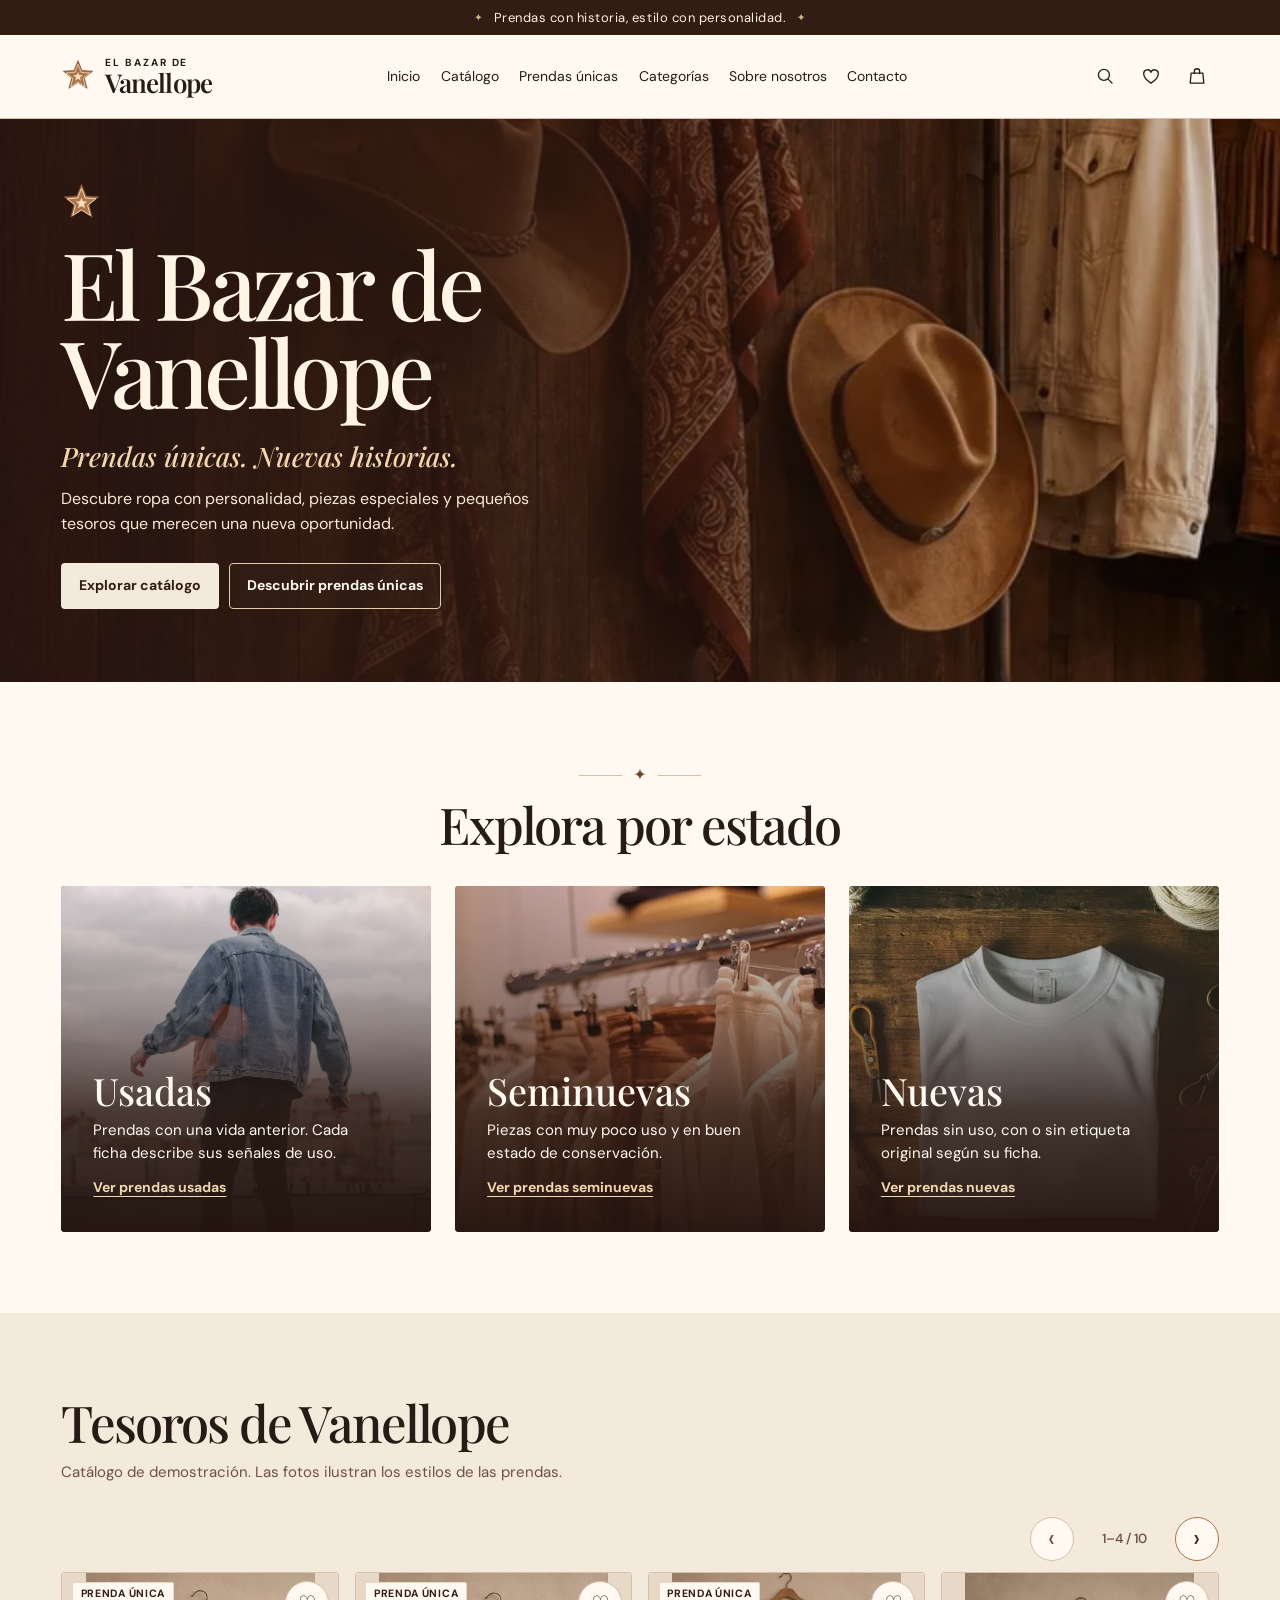
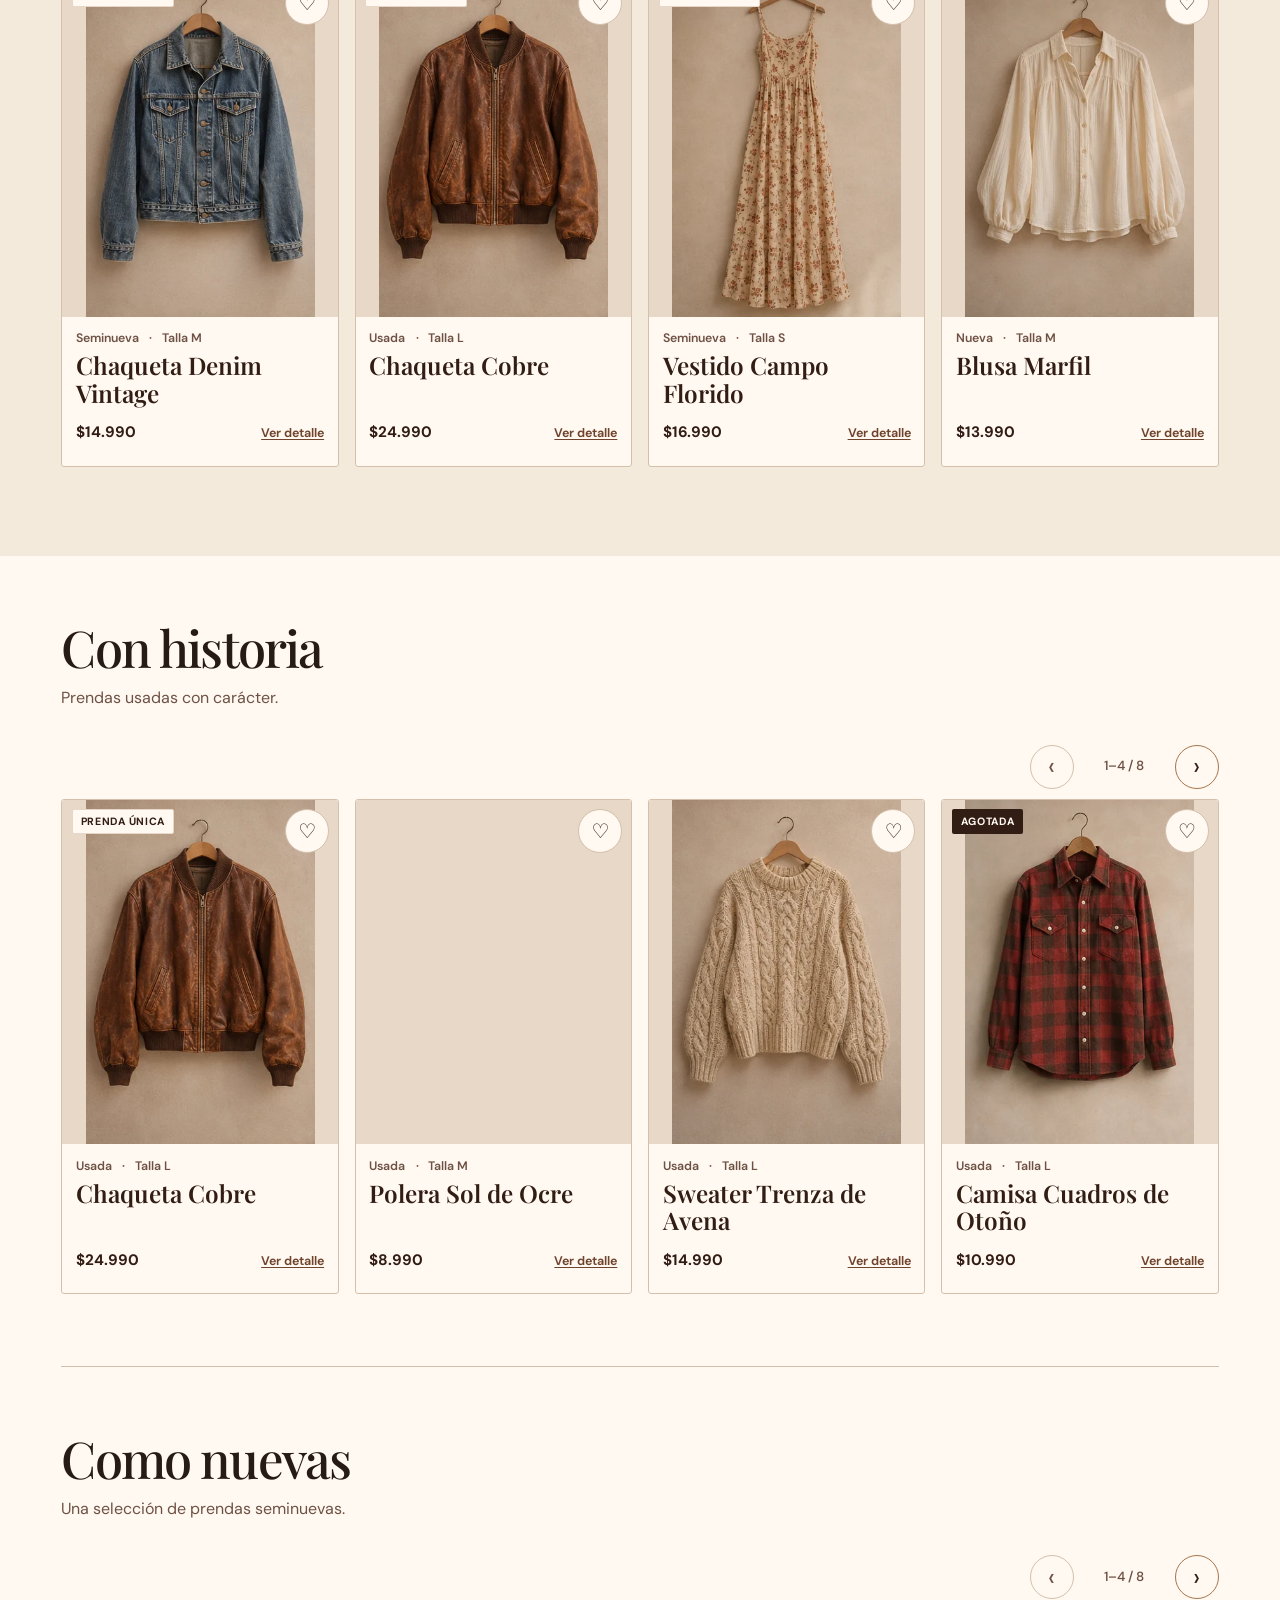
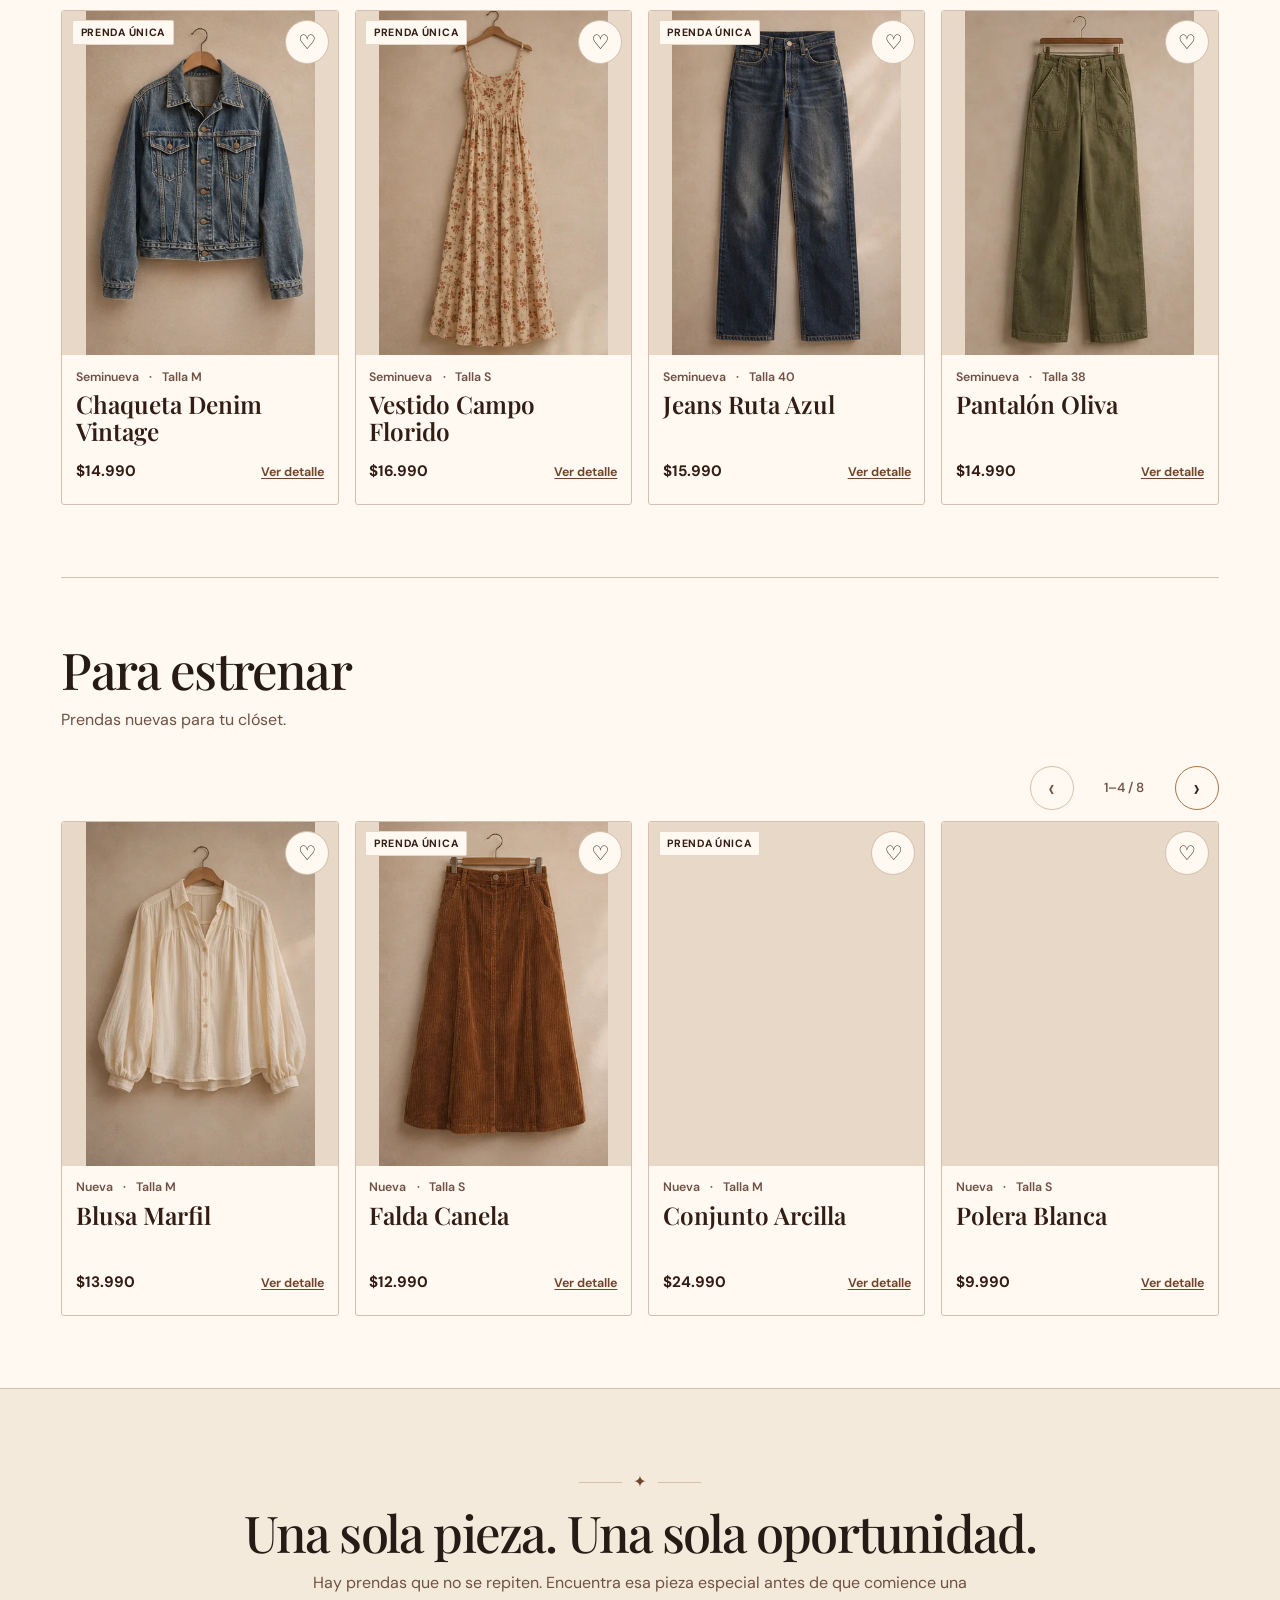
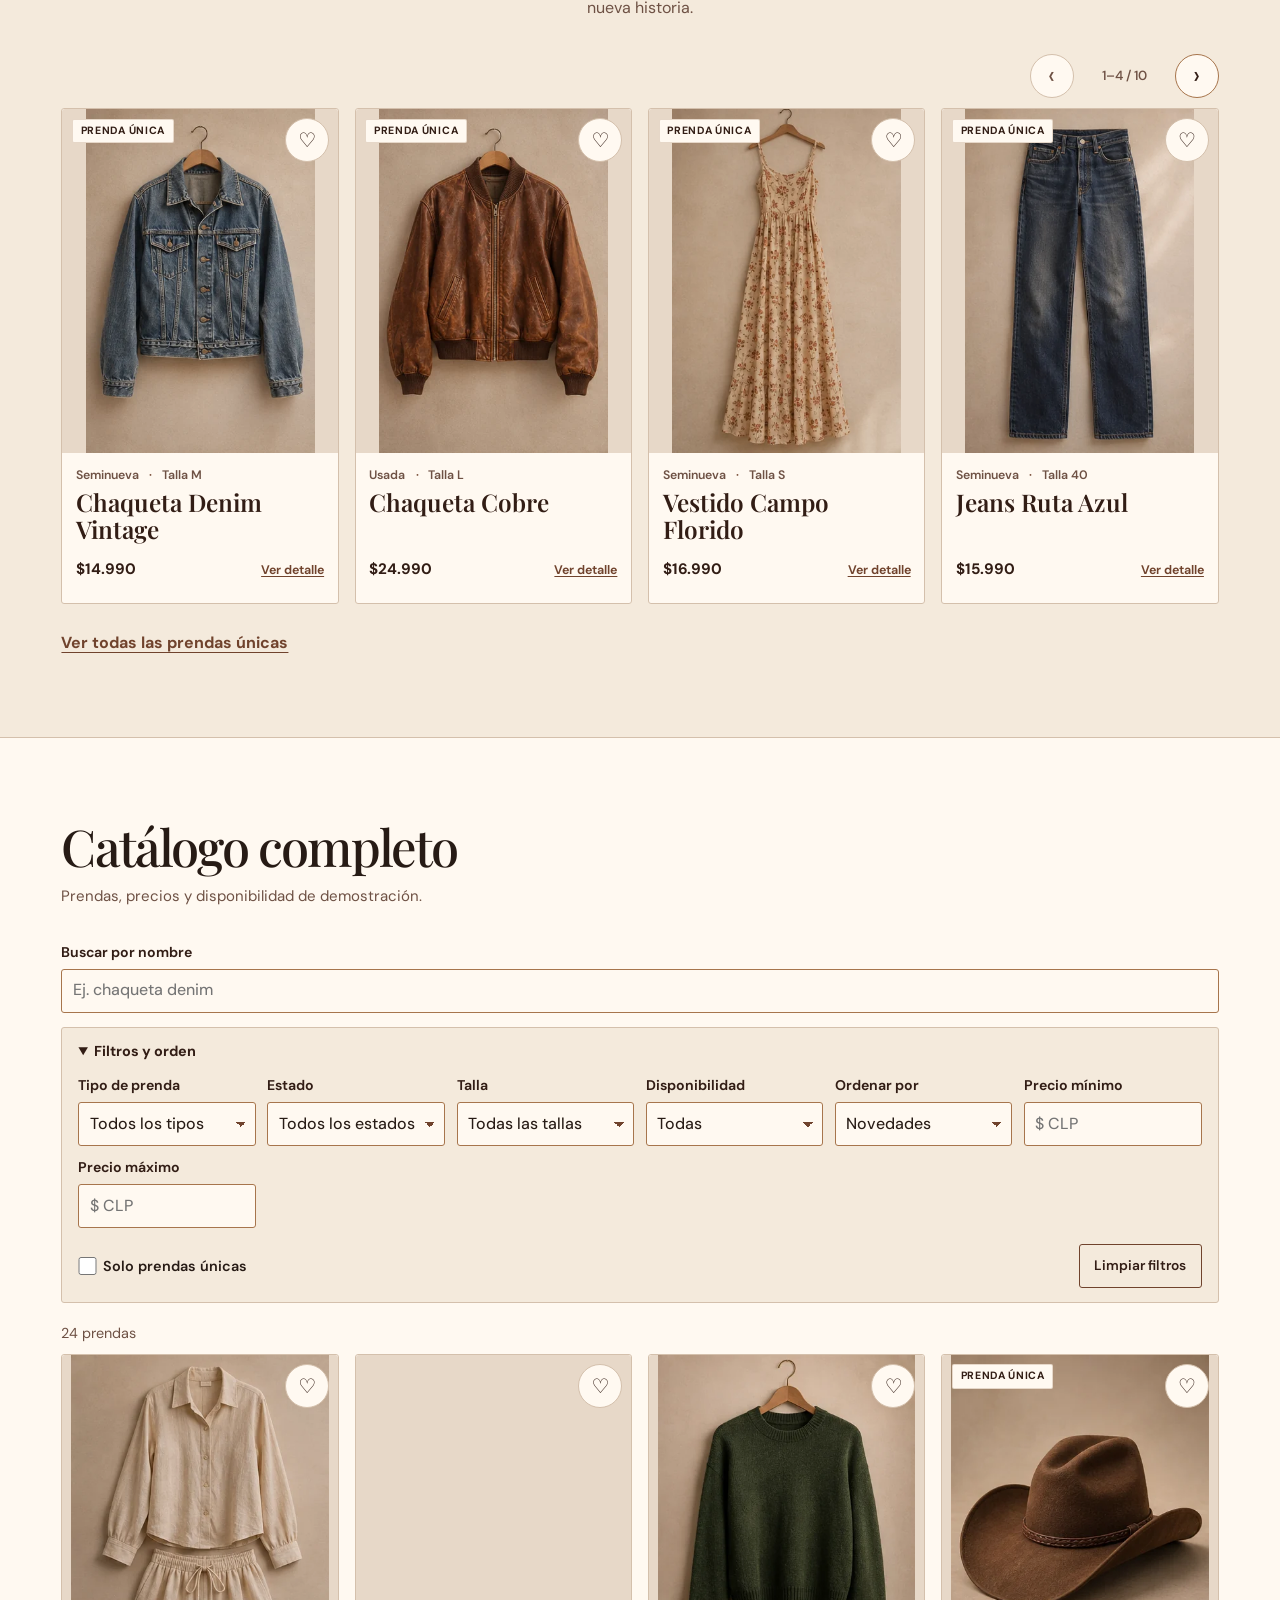
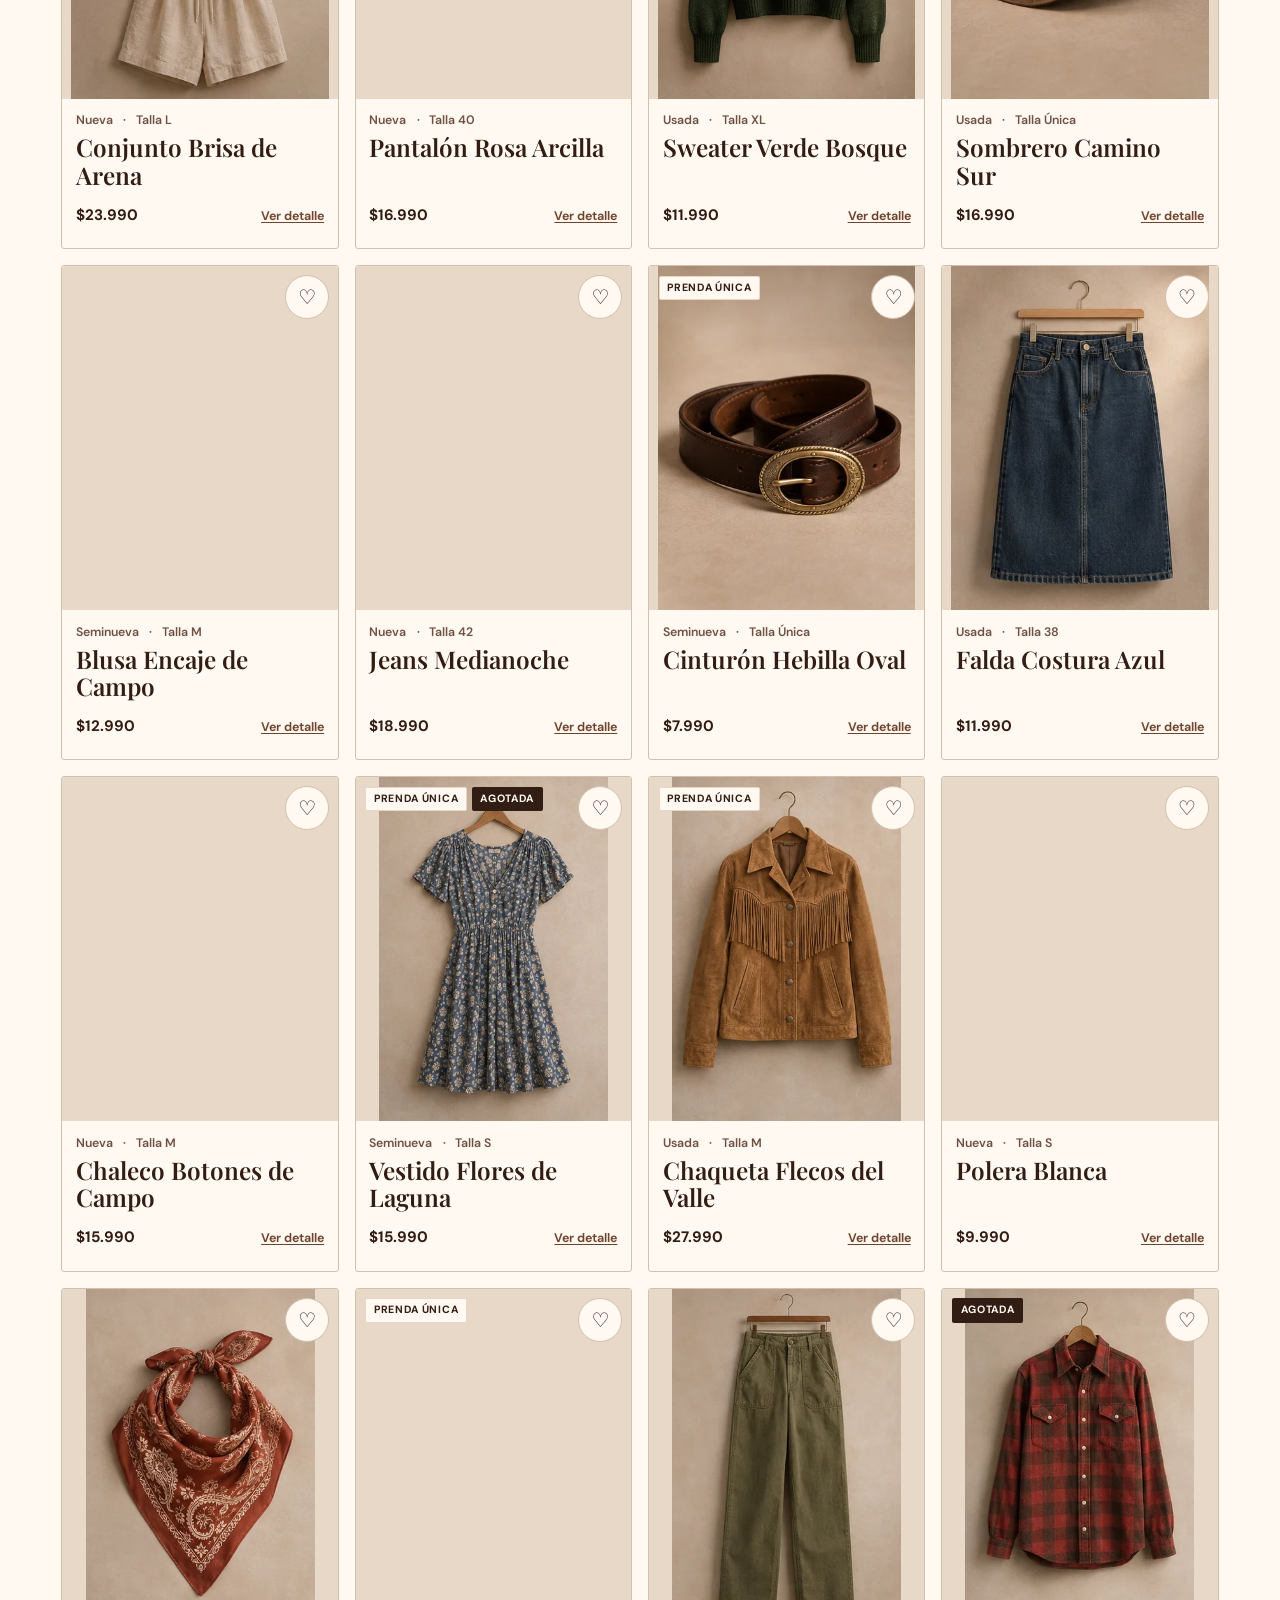
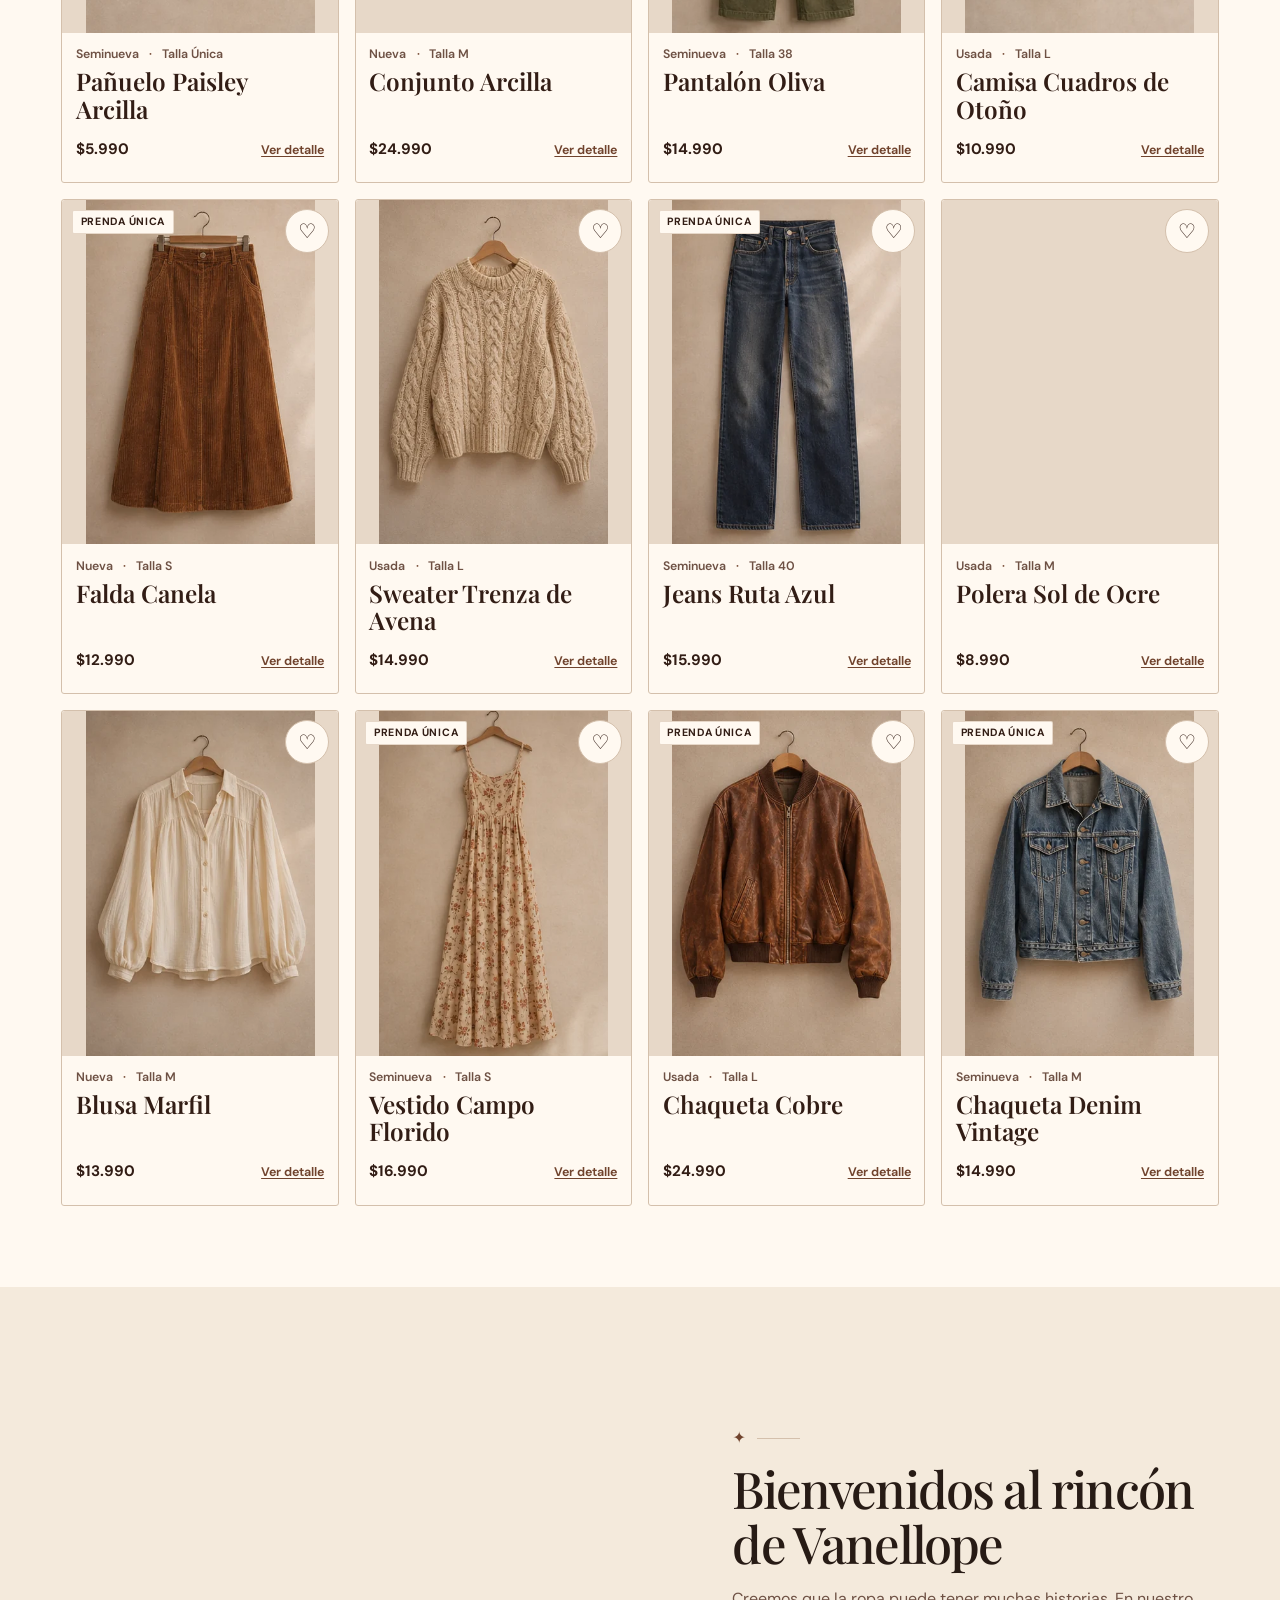
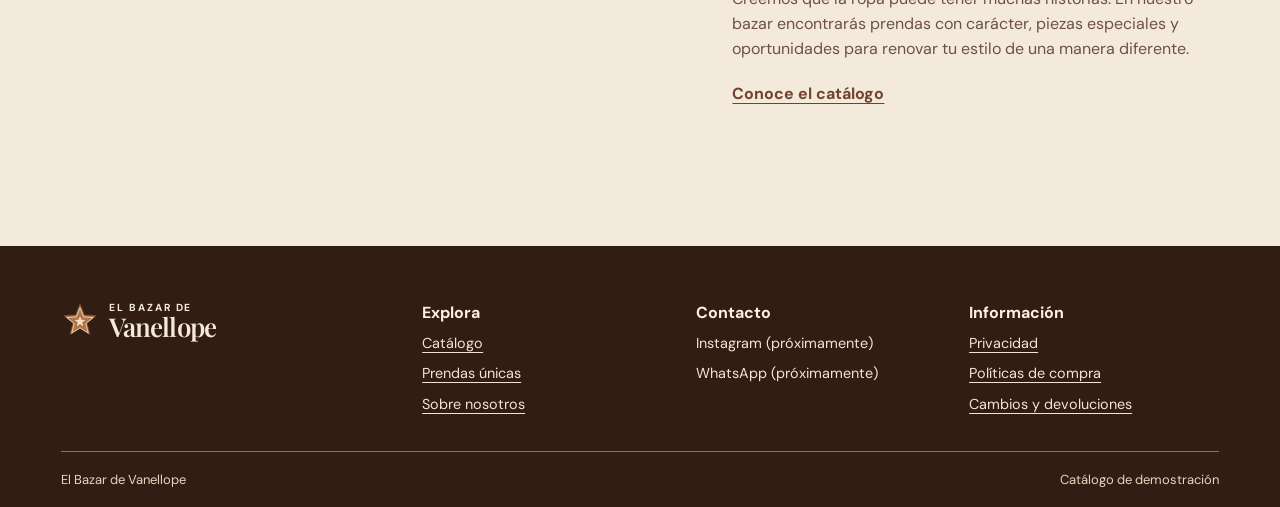
==== index.html @ 53ee6576 "Implementar la tienda El Bazar de Vanellope" ====
<!doctype html>
<html lang="es-CL">
<head>
  <meta charset="utf-8">
  <meta name="viewport" content="width=device-width, initial-scale=1">
  <meta name="description" content="Explora El Bazar de Vanellope, una boutique de ropa usada, seminueva y nueva con piezas de inspiración western vintage.">
  <meta name="color-scheme" content="light">
  <meta name="referrer" content="strict-origin-when-cross-origin">
  <meta http-equiv="Content-Security-Policy" content="default-src 'none'; script-src 'self'; style-src 'self'; img-src 'self'; font-src 'self'; base-uri 'none'; form-action 'none'; object-src 'none'">
  <meta property="og:type" content="website">
  <meta property="og:locale" content="es_CL">
  <meta property="og:site_name" content="El Bazar de Vanellope">
  <meta property="og:title" content="El Bazar de Vanellope | Prendas únicas. Nuevas historias.">
  <meta property="og:description" content="Ropa con carácter, hallazgos vintage y prendas que merecen una nueva oportunidad.">
  <meta property="og:image" content="assets/hero/hero.webp">
  <meta property="og:image:alt" content="Interior cálido de una boutique de ropa de inspiración western">
  <title>El Bazar de Vanellope | Ropa western vintage</title>
  <link rel="icon" href="assets/logo/estrella.svg" type="image/svg+xml">
  <link rel="stylesheet" href="css/variables.css">
  <link rel="stylesheet" href="css/base.css">
  <link rel="stylesheet" href="css/components.css">
  <link rel="stylesheet" href="css/responsive.css">
  <link rel="stylesheet" href="css/shop.css">
  <script type="module" src="js/app.js"></script>
</head>
<body>
  <a class="skip-link" href="#contenido">Saltar al contenido</a>
  <div class="announcement"><span aria-hidden="true">✦</span> Prendas con historia, estilo con personalidad. <span aria-hidden="true">✦</span></div>
  <header class="site-header" id="inicio">
    <div class="header-inner">
      <button type="button" class="icon-button menu-button" data-menu aria-controls="site-nav" aria-expanded="false" aria-label="Menú">
        <svg viewBox="0 0 24 24" aria-hidden="true"><path d="M3 6h18M3 12h18M3 18h18"/></svg>
      </button>
      <a class="brand" href="#inicio" aria-label="El Bazar de Vanellope, inicio">
        <img src="assets/logo/estrella.svg" width="34" height="34" alt="">
        <span><small>EL BAZAR DE</small><strong>Vanellope</strong></span>
      </a>
      <nav id="site-nav" class="site-nav" aria-label="Navegación principal">
        <a href="#inicio">Inicio</a>
        <a href="#catalogo">Catálogo</a>
        <a href="#unicas">Prendas únicas</a>
        <a href="#categorias">Categorías</a>
        <a href="#nosotros">Sobre nosotros</a>
        <a href="#contacto">Contacto</a>
      </nav>
      <div class="header-actions">
        <button type="button" class="icon-button" data-open="search" aria-label="Buscar prendas">
          <svg viewBox="0 0 24 24" aria-hidden="true"><circle cx="10.7" cy="10.7" r="6.6"/><path d="m16 16 4.4 4.4"/></svg>
        </button>
        <button type="button" class="icon-button" data-open="favorites" aria-label="Favoritos">
          <svg viewBox="0 0 24 24" aria-hidden="true"><path d="M12 20.5S3.2 15 3.2 8.9a4.5 4.5 0 0 1 8.8-1.2 4.5 4.5 0 0 1 8.8 1.2c0 6.1-8.8 11.6-8.8 11.6Z"/></svg>
          <span class="header-count" data-count="favorites" aria-hidden="true" hidden>0</span>
        </button>
        <button type="button" class="icon-button" data-open="cart" aria-label="Carrito">
          <svg viewBox="0 0 24 24" aria-hidden="true"><path d="M5 8.5h14l1.2 12H3.8l1.2-12Z"/><path d="M8.8 9V6.5a3.2 3.2 0 1 1 6.4 0V9"/></svg>
          <span class="header-count" data-count="cart" aria-hidden="true" hidden>0</span>
        </button>
      </div>
    </div>
  </header>

  <main id="contenido" tabindex="-1">
    <section class="hero" aria-labelledby="hero-title">
      <picture class="hero-media">
        <source media="(max-width: 767px)" srcset="assets/hero/hero-movil.webp">
        <img class="hero-photo" src="assets/hero/hero.webp" alt="" width="1536" height="1024" fetchpriority="high">
      </picture>
      <div class="hero-content wrap">
        <img class="hero-star" src="assets/logo/estrella.svg" alt="" width="41" height="41">
        <h1 id="hero-title">El Bazar de<br>Vanellope</h1>
        <p class="hero-tagline">Prendas únicas. Nuevas historias.</p>
        <p class="hero-description">Descubre ropa con personalidad, piezas especiales y pequeños tesoros que merecen una nueva oportunidad.</p>
        <div class="hero-actions">
          <a class="button button-light" href="#catalogo">Explorar catálogo</a>
          <a class="button button-outline" href="#unicas">Descubrir prendas únicas</a>
        </div>
      </div>
    </section>

    <section class="wrap section conditions" id="categorias" aria-labelledby="conditions-title">
      <div class="section-heading centered">
        <div class="ornament" aria-hidden="true">✦</div>
        <h2 id="conditions-title">Explora por estado</h2>
      </div>
      <div class="conditions-grid">
        <article class="condition-card">
          <a class="condition-link" data-condition="Usada" href="#catalogo">
            <img src="assets/categorias/usadas.webp" alt="" width="834" height="1250" loading="lazy" decoding="async">
            <div class="condition-copy"><h3>Usadas</h3><p>Prendas con una vida anterior. Cada ficha describe sus señales de uso.</p><span>Ver prendas usadas</span></div>
          </a>
        </article>
        <article class="condition-card">
          <a class="condition-link" data-condition="Seminueva" href="#catalogo">
            <img src="assets/categorias/seminuevas.webp" alt="" width="640" height="427" loading="lazy" decoding="async">
            <div class="condition-copy"><h3>Seminuevas</h3><p>Piezas con muy poco uso y en buen estado de conservación.</p><span>Ver prendas seminuevas</span></div>
          </a>
        </article>
        <article class="condition-card">
          <a class="condition-link" data-condition="Nueva" href="#catalogo">
            <img src="assets/categorias/nuevas.webp" alt="" width="482" height="640" loading="lazy" decoding="async">
            <div class="condition-copy"><h3>Nuevas</h3><p>Prendas sin uso, con o sin etiqueta original según su ficha.</p><span>Ver prendas nuevas</span></div>
          </a>
        </article>
      </div>
    </section>

    <section class="band band-cream" aria-labelledby="featured-title">
      <div class="wrap section">
        <div class="section-heading">
          <h2 id="featured-title">Tesoros de Vanellope</h2>
          <p class="demo-note">Catálogo de demostración. Las fotos ilustran los estilos de las prendas.</p>
        </div>
        <div data-carousel="featured" aria-label="Tesoros de Vanellope"></div>
      </div>
    </section>

    <div class="collection">
      <section class="wrap section shelf" aria-labelledby="used-title">
        <div class="section-heading"><h2 id="used-title">Con historia</h2><p>Prendas usadas con carácter.</p></div>
        <div data-carousel="Usada" aria-label="Con historia"></div>
      </section>
      <section class="wrap section shelf" aria-labelledby="lightly-used-title">
        <div class="section-heading"><h2 id="lightly-used-title">Como nuevas</h2><p>Una selección de prendas seminuevas.</p></div>
        <div data-carousel="Seminueva" aria-label="Como nuevas"></div>
      </section>
      <section class="wrap section shelf" aria-labelledby="new-title">
        <div class="section-heading"><h2 id="new-title">Para estrenar</h2><p>Prendas nuevas para tu clóset.</p></div>
        <div data-carousel="Nueva" aria-label="Para estrenar"></div>
      </section>
    </div>

    <section class="band band-cream unique-band" id="unicas" aria-labelledby="unique-title">
      <div class="wrap section">
        <div class="section-heading centered">
          <div class="ornament" aria-hidden="true">✦</div>
          <h2 id="unique-title">Una sola pieza. Una sola oportunidad.</h2>
          <p>Hay prendas que no se repiten. Encuentra esa pieza especial antes de que comience una nueva historia.</p>
        </div>
        <div data-carousel="unique" aria-label="Prendas únicas"></div>
        <a class="text-link collection-link" data-unique href="#catalogo">Ver todas las prendas únicas</a>
      </div>
    </section>

    <section class="wrap section catalog-section" id="catalogo" aria-labelledby="catalog-title">
      <div class="section-heading">
        <h2 id="catalog-title">Catálogo completo</h2>
        <p class="demo-note">Prendas, precios y disponibilidad de demostración.</p>
      </div>
      <div data-catalog></div>
      <noscript><p>Activa JavaScript para explorar el catálogo, guardar favoritos y preparar una consulta.</p></noscript>
    </section>

    <section class="band band-cream" id="nosotros" aria-labelledby="about-title">
      <div class="wrap section about">
        <img src="assets/editorial/about.webp" alt="Perchero de prendas vintage con sombrero y pañuelo en un interior de madera" width="980" height="653" loading="lazy" decoding="async">
        <div>
          <div class="ornament solo" aria-hidden="true">✦</div>
          <h2 id="about-title">Bienvenidos al rincón de Vanellope</h2>
          <p>Creemos que la ropa puede tener muchas historias. En nuestro bazar encontrarás prendas con carácter, piezas especiales y oportunidades para renovar tu estilo de una manera diferente.</p>
          <a class="text-link" href="#catalogo">Conoce el catálogo</a>
        </div>
      </div>
    </section>
  </main>

  <footer class="site-footer" id="contacto">
    <div class="wrap footer-grid">
      <div>
        <a class="brand" href="#inicio" aria-label="El Bazar de Vanellope, inicio">
          <img src="assets/logo/estrella.svg" width="38" height="38" alt="">
          <span><small>EL BAZAR DE</small><strong>Vanellope</strong></span>
        </a>
      </div>
      <nav aria-label="Enlaces rápidos">
        <h2>Explora</h2>
        <a href="#catalogo">Catálogo</a>
        <a href="#unicas">Prendas únicas</a>
        <a href="#nosotros">Sobre nosotros</a>
      </nav>
      <div>
        <h2>Contacto</h2>
        <a class="contact-channel" data-contact="instagram">Instagram</a>
        <a class="contact-channel" data-contact="whatsapp">WhatsApp</a>
      </div>
      <nav aria-label="Información de la tienda">
        <h2>Información</h2>
        <a href="privacidad.html">Privacidad</a>
        <a href="privacidad.html#politicas">Políticas de compra</a>
        <a href="privacidad.html#cambios">Cambios y devoluciones</a>
      </nav>
    </div>
    <div class="wrap footer-bottom"><span>El Bazar de Vanellope</span><span>Catálogo de demostración</span></div>
  </footer>
</body>
</html>
---- css/variables.css ----
@font-face {
  font-family: 'Playfair Display';
  src: url('../assets/fonts/playfair-display.woff2') format('woff2');
  font-weight: 400 700;
  font-display: swap;
}
@font-face {
  font-family: 'Playfair Display';
  src: url('../assets/fonts/playfair-display-italic.woff2') format('woff2');
  font-style: italic;
  font-weight: 400 700;
  font-display: swap;
}
@font-face {
  font-family: 'DM Sans';
  src: url('../assets/fonts/dm-sans.woff2') format('woff2');
  font-weight: 400 700;
  font-display: swap;
}

:root {
  --espresso: #321d15;
  --leather: #70432d;
  --camel: #a7754c;
  --sand: #d4b58e;
  --cream: #f4eadc;
  --ivory: #fff9f1;
  --ink: #271b15;
  --muted: #6e5144;
  --line: #d4c0ac;
  --serif: 'Playfair Display', Georgia, serif;
  --sans: 'DM Sans', system-ui, sans-serif;
  --gutter: clamp(1rem, 4.8vw, 4.5rem);
  --radius: .25rem;
}
---- css/base.css ----
*,
*::before,
*::after { box-sizing: border-box; }

html { scroll-behavior: smooth; }
body {
  margin: 0;
  color: var(--ink);
  background: var(--ivory);
  font-family: var(--sans);
  font-size: 1rem;
  line-height: 1.55;
}
a { color: inherit; }
button, input, select { font: inherit; }
button { color: inherit; }
button:enabled { cursor: pointer; }
img { display: block; max-width: 100%; }
p, h1, h2, h3 { margin: 0; }
h1, h2, h3 { font-family: var(--serif); font-weight: 500; line-height: 1.1; }
h2 { font-size: clamp(2rem, 1.37rem + 2.25vw, 3.55rem); letter-spacing: -.036em; }
:focus-visible { outline: 2px solid var(--leather); outline-offset: 4px; }
[hidden] { display: none !important; }
[id] { scroll-margin-top: 1.25rem; }
---- css/components.css ----
.wrap { width: min(100% - 2 * var(--gutter), 84rem); margin-inline: auto; }
.section { padding-block: clamp(3.25rem, 6.35vw, 6.75rem); }
.band-cream { background: var(--cream); }
.skip-link {
  position: fixed;
  z-index: 10;
  inset: .6rem auto auto .6rem;
  padding: .75rem 1.1rem;
  background: var(--ivory);
  color: var(--espresso);
  transform: translateY(-160%);
}
.skip-link:focus-visible { transform: translateY(0); }

.announcement {
  display: flex;
  align-items: center;
  justify-content: center;
  gap: .65rem;
  min-height: 2.2rem;
  padding: .4rem 1rem;
  background: var(--espresso);
  color: #fff1dc;
  text-align: center;
  font-size: .8125rem;
  letter-spacing: .04em;
}
.announcement span { color: var(--sand); font-size: .65rem; }
.site-header { background: var(--ivory); border-bottom: 1px solid var(--line); }
.header-inner {
  width: min(100% - 2 * var(--gutter), 84rem);
  margin-inline: auto;
  display: grid;
  grid-template-columns: auto 1fr auto;
  align-items: center;
  gap: clamp(.5rem, 2vw, 2rem);
  min-height: 5.15rem;
}
.brand { display: inline-flex; align-items: center; gap: .6rem; width: max-content; color: inherit; text-decoration: none; }
.brand img { flex: none; }
.brand span { display: grid; }
.brand small {
  font-size: .64rem;
  font-weight: 700;
  letter-spacing: .19em;
  line-height: 1.25;
}
.brand strong {
  font-family: var(--serif);
  font-size: clamp(1.33rem, 1.1rem + .65vw, 1.74rem);
  font-weight: 600;
  line-height: 1;
  letter-spacing: -.035em;
}
.site-nav { display: flex; flex-wrap: wrap; justify-content: center; gap: .35rem clamp(.6rem, 1.6vw, 1.65rem); }
.site-nav a {
  padding-block: .35rem;
  color: var(--ink);
  font-size: .875rem;
  text-decoration: none;
  white-space: nowrap;
}
.site-nav a:hover, .site-nav a:focus-visible { color: var(--leather); text-decoration: underline; text-underline-offset: .3rem; }
.header-actions { display: flex; align-items: center; gap: .12rem; }
.icon-button {
  position: relative;
  display: inline-grid;
  width: 2.75rem;
  height: 2.75rem;
  place-items: center;
  border: 1px solid transparent;
  border-radius: 50%;
  background: transparent;
}
.icon-button:hover { background: var(--cream); border-color: var(--line); }
.icon-button svg { width: 1.25rem; height: 1.25rem; fill: none; stroke: currentColor; stroke-width: 1.55; stroke-linecap: round; stroke-linejoin: round; }
.header-count {
  position: absolute;
  right: -.15rem;
  top: -.02rem;
  padding-inline: .25rem;
  min-width: 1.15rem;
  border-radius: 999px;
  background: var(--leather);
  color: var(--ivory);
  font-size: .6875rem;
  line-height: 1.15rem;
}
.menu-button { display: none; }

.hero {
  isolation: isolate;
  display: grid;
  align-items: center;
  position: relative;
  min-height: clamp(33rem, 44vw, 43rem);
  background: var(--espresso);
  color: var(--ivory);
}
.hero-media, .hero::after { position: absolute; inset: 0; width: 100%; height: 100%; z-index: -1; }
.hero-photo { width: 100%; height: 100%; object-fit: cover; object-position: center 52%; }
.hero::after { content: ''; background: linear-gradient(90deg, #24130fee 0%, #2d1912c9 36%, #2d191260 63%, #2d191210 100%); }
.hero-content { padding-block: 3.65rem 4.2rem; animation: hero-in .6s ease-out both; }
.hero-star { margin-bottom: 1rem; }
.hero h1 {
  color: #fff4e5;
  font-size: clamp(3.35rem, 2.32rem + 4.38vw, 7rem);
  line-height: .94;
  letter-spacing: -.05em;
}
.hero-tagline { margin-top: 1.6rem; color: #f3d6ae; font: italic 500 clamp(1.3rem, 1.04rem + .8vw, 2rem)/1.25 var(--serif); }
.hero-description { max-width: 30rem; margin-top: .85rem; color: #f9e9d6; }
.hero-actions { display: flex; flex-wrap: wrap; gap: .65rem; margin-top: 1.65rem; }
@keyframes hero-in {
  from { opacity: 0; transform: translateY(.4rem); }
  to { opacity: 1; transform: translateY(0); }
}

.button {
  display: inline-flex;
  align-items: center;
  justify-content: center;
  min-height: 2.9rem;
  padding: .62rem 1.05rem;
  border: 1px solid transparent;
  border-radius: var(--radius);
  font-size: .875rem;
  font-weight: 700;
  text-align: center;
  text-decoration: none;
  transition: color .18s, border-color .18s, background .18s;
}
.button-light { background: var(--cream); color: var(--espresso); }
.button-light:hover { background: #fff5e4; }
.button-outline { background: #34201980; color: var(--ivory); border-color: #e5cba9; }
.button-outline:hover { background: var(--leather); }
.hero :focus-visible, .site-footer :focus-visible { outline-color: #f2d5aa; }

.section-heading { margin-bottom: clamp(1.15rem, 2.6vw, 2.4rem); }
.section-heading p, .about p { max-width: 41rem; margin-top: .65rem; color: var(--muted); }
.section-heading .demo-note { font-size: .9375rem; }
.centered { text-align: center; }
.centered p { margin-inline: auto; }
.ornament {
  display: flex;
  align-items: center;
  justify-content: center;
  gap: .7rem;
  margin-bottom: .6rem;
  color: var(--leather);
}
.ornament::before, .ornament::after { content: ''; width: 2.7rem; height: 1px; background: var(--line); }
.ornament.solo { justify-content: start; }
.ornament.solo::before { display: none; }

.conditions-grid { display: grid; grid-template-columns: repeat(3, minmax(0, 1fr)); gap: clamp(.75rem, 2vw, 1.5rem); }
.condition-card { overflow: hidden; border-radius: var(--radius); background: var(--espresso); }
.condition-link {
  position: relative;
  isolation: isolate;
  display: grid;
  align-items: end;
  min-height: clamp(17rem, 27vw, 25rem);
  padding: clamp(1rem, 2.5vw, 2rem);
  color: var(--ivory);
  text-decoration: none;
}
.condition-link::after {
  position: absolute;
  inset: 0;
  z-index: -1;
  content: '';
  background: linear-gradient(0deg, #24140ff7 0%, #2c1b15d9 35%, #2c1b1565 66%, #1c120c10 100%);
}
.condition-link img { position: absolute; inset: 0; z-index: -2; width: 100%; height: 100%; object-fit: cover; object-position: center 38%; transition: scale .25s ease; }
.condition-link:hover img { scale: 1.025; }
.condition-link:focus-visible { outline: 2px solid var(--ivory); outline-offset: -6px; }
.condition-copy h3 { font-size: clamp(1.7rem, 1.28rem + 1.35vw, 2.55rem); }
.condition-copy p { margin-top: .45rem; max-width: 26ch; font-size: .94rem; }
.condition-copy span { display: inline-block; margin-top: .75rem; color: #f3d6ae; font-size: .875rem; font-weight: 700; text-decoration: underline; text-underline-offset: .27rem; }

.shelf + .shelf { border-top: 1px solid var(--line); }
.shelf.section { padding-block: clamp(2.7rem, 5vw, 4.5rem); }
.unique-band { border-block: 1px solid var(--line); }
.collection-link { display: inline-block; margin-top: 1.2rem; }
.about {
  display: grid;
  grid-template-columns: 1.1fr .9fr;
  align-items: center;
  gap: clamp(1.75rem, 6vw, 6rem);
}
.about img { width: 100%; height: auto; aspect-ratio: 3 / 2; object-fit: cover; border-radius: var(--radius); }
.about p { max-width: 34rem; margin-block: .95rem 1.25rem; }
.text-link { color: var(--leather); text-decoration-thickness: 1px; text-underline-offset: .22rem; font-weight: 700; }
.text-link:hover { color: var(--espresso); }

.site-footer { padding-top: 3.5rem; background: var(--espresso); color: var(--cream); }
.footer-grid { display: grid; grid-template-columns: 1.35fr repeat(3, 1fr); align-items: start; gap: 1.5rem; padding-bottom: 2.25rem; }
.footer-grid > * { display: grid; justify-items: start; gap: .5rem; }
.footer-grid h2 { font: 700 1rem/1.4 var(--sans); letter-spacing: 0; color: #fff1dc; }
.footer-grid a:not(.brand), .footer-grid .contact-channel { font-size: .9rem; color: #f4e5d1; text-underline-offset: .25rem; }
.footer-grid a:not(.brand):hover { color: #fff8ed; }
.footer-bottom { display: flex; flex-wrap: wrap; justify-content: space-between; gap: .5rem 1rem; border-top: 1px solid #947359; padding-block: 1.1rem; color: #ebd4bd; font-size: .8125rem; }

.policy-header { display: flex; flex-wrap: wrap; align-items: center; justify-content: space-between; gap: 1rem; padding-block: 1.25rem; }
.policy { max-width: 48rem; }
.policy h1 { font-size: clamp(2.6rem, 1.8rem + 3vw, 4.5rem); }
.policy h2 { font-size: clamp(1.6rem, 1.3rem + 1vw, 2.2rem); }
.policy section { margin-top: 2rem; }
.policy p { margin-top: .75rem; color: var(--muted); }
---- css/responsive.css ----
@media (max-width: 59.99rem) {
  .header-inner {
    width: calc(100% - 1rem);
    min-height: 4.35rem;
    grid-template-columns: auto 1fr auto;
    gap: .15rem;
  }
  .brand { margin-inline: auto; }
  .site-footer .brand, .policy-header .brand { margin-inline: 0; }
  .menu-button { display: inline-grid; }
  .site-nav { display: none; grid-column: 1 / -1; grid-row: 2; padding: .55rem .7rem 1rem; }
  .menu-button[aria-expanded="true"] ~ .site-nav { display: grid; grid-template-columns: repeat(2, minmax(0, 1fr)); gap: .3rem 1rem; }
  .site-nav a { display: flex; align-items: center; min-height: 2.75rem; white-space: normal; }
  .header-actions { grid-column: 3; grid-row: 1; }
}

@media (max-width: 47.99rem) {
  .hero { min-height: 35rem; }
  .hero-photo { object-position: 62% center; }
  .hero::after { background: linear-gradient(90deg, #24130fe8, #2917118f 72%, #29171135), linear-gradient(0deg, #24130fb5, transparent 82%); }
  .hero-content { padding-block: 3.15rem; }
  .hero-description { max-width: 33ch; }
  .conditions-grid { grid-template-columns: 1fr; }
  .condition-link { min-height: 17rem; }
  .condition-link img { object-position: center 38%; }
  .about { grid-template-columns: 1fr; }
  .footer-grid { grid-template-columns: repeat(2, minmax(0, 1fr)); gap: 1.5rem .9rem; }
}

@media (max-width: 23.5rem) {
  .header-inner { width: calc(100% - .6rem); }
  .header-inner .brand { gap: .22rem; }
  .header-inner .brand img { width: 1.55rem; height: 1.55rem; }
  .header-inner .brand strong { font-size: 1.19rem; }
  .header-inner .brand small { font-size: .57rem; }
  .header-inner .icon-button { width: 2.6rem; }
  .hero h1 { font-size: clamp(2.9rem, 13.8vw, 3.35rem); }
  .hero-actions .button { padding-inline: .65rem; }
}

@media (prefers-reduced-motion: reduce) {
  html { scroll-behavior: auto; }
  *, *::before, *::after { animation-duration: .01ms !important; transition-duration: .01ms !important; }
}
---- css/shop.css ----
/* Storefront catalogue, product cards and purchase inquiry. */
.shop-button {
  display: inline-flex;
  min-height: 44px;
  align-items: center;
  justify-content: center;
  gap: .45rem;
  padding: .58rem .9rem;
  border: 1px solid var(--espresso);
  border-radius: 3px;
  background: var(--espresso);
  color: var(--ivory);
  font: 600 .86rem/1.3 var(--sans);
  text-align: center;
  text-decoration: none;
  cursor: pointer;
  transition: background-color 150ms ease, color 150ms ease, border-color 150ms ease;
}

.shop-button:hover {
  border-color: var(--leather);
  background: var(--leather);
  color: var(--ivory);
}

.shop-button--outline {
  border-color: var(--leather);
  background: transparent;
  color: var(--espresso);
}

.shop-button[aria-disabled="true"] {
  border-color: var(--line);
  background: var(--cream);
  color: var(--muted);
  cursor: default;
}

.product-card {
  position: relative;
  display: flex;
  min-width: 0;
  height: 100%;
  flex-direction: column;
  border: 1px solid var(--line);
  border-radius: 3px;
  background: var(--ivory);
  color: var(--ink);
  transition: border-color 180ms ease, box-shadow 180ms ease;
}

.product-card:focus-within,
.product-card:hover {
  border-color: var(--camel);
  box-shadow: 0 7px 22px #321d1512;
}

.product-media {
  position: relative;
  min-width: 0;
}

.product-image-button {
  position: relative;
  display: block;
  width: 100%;
  aspect-ratio: 4 / 5;
  overflow: hidden;
  padding: 0;
  border: 0;
  border-radius: 3px 3px 0 0;
  background: #e7d8c8;
  cursor: pointer;
}

.product-image {
  display: block;
  width: 100%;
  height: 100%;
  object-fit: contain;
}

.product-image--alternate {
  position: absolute;
  inset: 0;
  opacity: 0;
  transition: opacity 160ms ease;
}

@media (hover: hover) and (pointer: fine) {
  .product-image-button:hover .product-image--alternate {
    opacity: 1;
  }
}

.product-badges {
  position: absolute;
  inset: .6rem 3.5rem auto .6rem;
  display: flex;
  flex-wrap: wrap;
  gap: .3rem;
  pointer-events: none;
}

.product-badge {
  display: inline-block;
  width: fit-content;
  padding: .32rem .48rem;
  border: 1px solid #ad89684d;
  border-radius: 2px;
  background: var(--ivory);
  color: var(--espresso);
  font: 700 .66rem/1.15 var(--sans);
  letter-spacing: .065em;
  text-transform: uppercase;
}

.product-badge--sold {
  border-color: transparent;
  background: var(--espresso);
  color: var(--ivory);
}

.favorite-button {
  display: inline-grid;
  width: 44px;
  height: 44px;
  flex: 0 0 auto;
  place-items: center;
  padding: 0;
  border: 1px solid var(--line);
  border-radius: 50%;
  background: var(--ivory);
  color: var(--espresso);
  font: 400 1.25rem/1 var(--sans);
  cursor: pointer;
}

.favorite-button:hover,
.favorite-button[aria-pressed="true"] {
  border-color: var(--leather);
  color: #8b3f25;
}

.product-media > .favorite-button {
  position: absolute;
  inset: .55rem .55rem auto auto;
}

.product-card-copy {
  display: flex;
  flex: 1;
  flex-direction: column;
  gap: .3rem;
  padding: .85rem .85rem .65rem;
}

.product-card-meta {
  display: flex;
  flex-wrap: wrap;
  gap: .25rem .65rem;
  color: var(--muted);
  font: 600 .77rem/1.4 var(--sans);
}

.product-card-meta span + span::before {
  margin-inline-end: .6rem;
  color: var(--leather);
  content: "·";
}

.product-name {
  margin: 0;
  color: var(--espresso);
  font: 600 clamp(1.22rem, 2vw, 1.52rem)/1.12 var(--serif);
  overflow-wrap: anywhere;
}

.product-card-bottom {
  display: flex;
  min-width: 0;
  align-items: baseline;
  flex-wrap: wrap;
  justify-content: space-between;
  gap: 0 .5rem;
  margin-top: auto;
}

.product-price {
  padding-top: .22rem;
  color: var(--espresso);
  font-size: .95rem;
}

.product-detail-button,
.shop-cart-remove {
  min-height: 44px;
  padding: 0;
  border: 0;
  background: transparent;
  color: var(--leather);
  font: 650 .78rem/1.15 var(--sans);
  text-decoration: underline;
  text-underline-offset: .2em;
  cursor: pointer;
}

.carousel {
  min-width: 0;
}

.carousel-controls {
  display: flex;
  min-height: 2.75rem;
  align-items: center;
  justify-content: flex-end;
  gap: .55rem;
  margin-bottom: .65rem;
}

.carousel-arrow,
.shop-dialog-close,
.shop-quantity {
  display: inline-grid;
  width: 44px;
  height: 44px;
  flex: 0 0 auto;
  place-items: center;
  padding: 0;
  border: 1px solid var(--camel);
  border-radius: 50%;
  background: var(--ivory);
  color: var(--espresso);
  font: 400 1.6rem/1 var(--sans);
  cursor: pointer;
}

.carousel-arrow:hover,
.shop-dialog-close:hover,
.shop-quantity:hover {
  border-color: var(--espresso);
}

.carousel-arrow:disabled,
.shop-quantity:disabled {
  border-color: var(--line);
  color: var(--muted);
  cursor: default;
}

.carousel-position {
  width: 5.2rem;
  color: var(--muted);
  font-weight: 550;
  font-size: .83rem;
  font-variant-numeric: tabular-nums;
  text-align: center;
}

.carousel-track {
  display: grid;
  grid-auto-flow: column;
  grid-auto-columns: min(78%, 18rem);
  gap: .8rem;
  margin: 0;
  padding: 0 0 .5rem;
  overflow-x: auto;
  overscroll-behavior-inline: contain;
  scroll-snap-type: x mandatory;
  scrollbar-width: thin;
  scrollbar-color: var(--camel) transparent;
  list-style: none;
}

.carousel-item {
  min-width: 0;
  scroll-snap-align: start;
}

.catalog-form {
  display: grid;
  gap: .9rem;
}

.catalog-field {
  display: grid;
  width: 100%;
  min-width: 0;
  align-content: start;
  gap: .32rem;
  color: var(--espresso);
  font-size: .88rem;
  font-weight: 650;
}

.catalog-field :is(input, select, textarea) {
  width: 100%;
  min-height: 44px;
  margin: 0;
  padding: .5rem .65rem;
  border: 1px solid var(--camel);
  border-radius: 3px;
  background: var(--ivory);
  color: var(--ink);
  font: 450 1rem/1.4 var(--sans);
}

.catalog-field select {
  appearance: none;
  padding-inline-end: 1.8rem;
  background-image: linear-gradient(45deg, transparent 50%, #70432d 50%), linear-gradient(135deg, #70432d 50%, transparent 50%);
  background-position: calc(100% - 14px) 52%, calc(100% - 9px) 52%;
  background-repeat: no-repeat;
  background-size: 5px 5px;
}

.catalog-filters {
  border: 1px solid var(--line);
  border-radius: 3px;
  background: var(--cream);
}

.catalog-filters summary {
  min-height: 44px;
  padding: .72rem 1rem;
  color: var(--espresso);
  font-size: .9rem;
  font-weight: 700;
  cursor: pointer;
}

.catalog-fields,
.catalog-actions {
  display: grid;
  grid-template-columns: repeat(auto-fit, minmax(min(100%, 10.75rem), 1fr));
  gap: .7rem;
  padding: .1rem 1rem .9rem;
}

.catalog-actions {
  grid-template-columns: 1fr;
  align-items: center;
}

.catalog-actions .shop-button {
  justify-self: start;
}

.catalog-checkbox {
  display: flex;
  min-height: 44px;
  align-items: center;
  gap: .4rem;
  font-size: .9rem;
  font-weight: 600;
  cursor: pointer;
}

.catalog-checkbox input {
  width: 1.15rem;
  height: 1.15rem;
  margin: 0;
  accent-color: var(--espresso);
}

.catalog-count {
  margin: 1.15rem 0 .6rem;
  color: var(--muted);
  font-size: .9rem;
}

.catalog-grid,
.shop-favorites-grid {
  display: grid;
  grid-template-columns: repeat(2, minmax(0, 1fr));
  gap: .65rem;
}

.shop-empty {
  grid-column: 1 / -1;
  margin: 0;
  padding: 1.25rem;
  border: 1px solid var(--line);
  border-radius: 3px;
  background: var(--cream);
  color: var(--muted);
}

.shop-dialog {
  width: min(52rem, calc(100% - 1.5rem));
  max-width: none;
  max-height: min(90dvh, 54rem);
  padding: 0;
  overflow: visible;
  border: 1px solid var(--camel);
  border-radius: 6px;
  background: var(--ivory);
  color: var(--ink);
  box-shadow: 0 16px 55px #271b155e;
}

.shop-dialog::backdrop {
  background-color: #21130dd4;
}

body:has(.shop-dialog[open]) {
  overflow: hidden;
}

.shop-dialog-panel {
  max-height: min(90dvh - 2px, 54rem - 2px);
  overflow: auto;
  overscroll-behavior: contain;
  padding: clamp(.9rem, 3vw, 1.75rem);
}

.shop-dialog-header {
  display: flex;
  align-items: flex-start;
  justify-content: space-between;
  gap: .75rem;
  margin-bottom: 1.1rem;
}

.shop-dialog-header h2 {
  margin: 0;
  color: var(--espresso);
  font: 600 clamp(1.8rem, 5vw, 2.5rem)/1.08 var(--serif);
}

.shop-dialog-header h2:focus {
  outline: none;
}

.shop-dialog-close {
  background: transparent;
}

.shop-product {
  display: grid;
  min-width: 0;
  gap: 1rem;
}

.shop-gallery {
  display: grid;
  min-width: 0;
  align-content: start;
  justify-items: start;
  gap: .6rem;
}

.shop-gallery-viewport {
  width: 100%;
  max-height: 480px;
  overflow: hidden;
  border-radius: 3px;
  background: #e7d8c8;
}

.shop-gallery-viewport.is-zoomed {
  overflow: auto;
}

.shop-gallery-image {
  display: block;
  width: 100%;
  height: min(48dvh, 480px);
  object-fit: contain;
}

.shop-gallery-viewport.is-zoomed .shop-gallery-image {
  width: max(155%, 34rem);
  max-width: none;
  height: auto;
}

.shop-gallery-controls {
  display: flex;
  flex-wrap: wrap;
  gap: .45rem;
}

.shop-thumbnail {
  width: 52px;
  height: 60px;
  padding: 3px;
  border: 1px solid var(--line);
  background: var(--cream);
  cursor: pointer;
}

.shop-thumbnail[aria-pressed="true"] {
  border: 2px solid var(--leather);
}

.shop-thumbnail-image {
  width: 100%;
  height: 100%;
  object-fit: contain;
}

.shop-product-info > p {
  margin: .55rem 0;
}

.shop-product-price {
  color: var(--espresso);
  font-size: 1.5rem;
  font-weight: 750;
}

.shop-product-facts {
  display: grid;
  grid-template-columns: repeat(2, minmax(0, 1fr));
  gap: .55rem;
  margin-block: 1rem;
  padding-block: .8rem;
  border-block: 1px solid var(--line);
}

.shop-product-facts dt {
  color: var(--muted);
  font-size: .79rem;
}

.shop-product-facts dd {
  margin: 0;
  color: var(--espresso);
  font-weight: 650;
}

.shop-product-notes {
  margin-bottom: 1rem;
}

.shop-product-notes h3 {
  margin: 0 0 .3rem;
  font: 700 .95rem/1.3 var(--sans);
}

.shop-product-notes p {
  margin: 0;
}

.shop-product-actions,
.shop-cart-actions {
  display: flex;
  align-items: center;
  flex-wrap: wrap;
  gap: .6rem;
}

.shop-cart-actions > p,
.shop-cart-actions > label {
  flex: 1 1 100%;
}

.shop-small {
  color: var(--muted);
  font-size: .85rem;
  line-height: 1.45;
}

.shop-cart-lines {
  display: grid;
  gap: .7rem;
  margin: 0;
  padding: 0;
  list-style: none;
}

.shop-cart-row {
  display: grid;
  grid-template-columns: 3rem 1fr auto;
  align-items: center;
  gap: .25rem .6rem;
  padding-bottom: .6rem;
  border-bottom: 1px solid var(--line);
}

.shop-cart-image {
  grid-row: span 2;
  width: 3rem;
  height: 3.75rem;
  border-radius: 3px;
  background: var(--cream);
  object-fit: contain;
}

.shop-cart-item-info {
  display: flex;
  grid-column: 2 / 4;
  flex-direction: column;
  gap: .15rem;
}

.shop-cart-controls {
  display: flex;
  flex-wrap: wrap;
  align-items: center;
  gap: 0 .23rem;
}

.shop-quantity {
  font-size: 1rem;
}

.shop-quantity-count {
  min-width: 1ch;
  text-align: center;
}

.shop-cart-line-price {
  font-size: .88rem;
  text-align: right;
}

.shop-subtotal {
  display: flex;
  justify-content: space-between;
  gap: .5rem;
  color: var(--espresso);
  font-size: 1.12rem;
}

.shop-order-message {
  resize: vertical;
}

.shop-toast {
  position: fixed;
  z-index: 100;
  right: 1rem;
  bottom: 1rem;
  max-width: min(25rem, 100% - 2rem);
  padding: .75rem 1rem;
  border-radius: 3px;
  background: var(--espresso);
  color: var(--ivory);
  font-size: .92rem;
  opacity: 0;
  pointer-events: none;
  transition: opacity 120ms ease;
}

.shop-toast.is-visible {
  opacity: 1;
}

@media (max-width: 22rem) {
  .catalog-grid {
    gap: .45rem;
  }

  .product-badges {
    inset: .35rem 3.2rem auto .35rem;
  }

  .product-badge {
    padding: .25rem .3rem;
    font-size: .6rem;
    overflow-wrap: anywhere;
  }

  .product-media > .favorite-button {
    inset: .33rem .33rem auto auto;
  }

  .product-card-copy {
    padding-inline: .5rem;
  }

  .shop-cart-row {
    grid-template-columns: 2.5rem minmax(0, 1fr);
  }

  .shop-cart-image {
    grid-row: span 3;
    width: 2.5rem;
  }

  .shop-cart-item-info,
  .shop-cart-line-price {
    grid-column: 2;
  }

  .shop-cart-line-price {
    text-align: left;
  }
}

@media (min-width: 30rem) {
  .carousel-track {
    grid-auto-columns: calc((100% - .85rem) / 2);
    gap: .85rem;
  }

  .catalog-grid,
  .shop-favorites-grid {
    gap: .85rem;
  }

  .catalog-actions {
    grid-template-columns: 1fr auto;
  }
}

@media (min-width: 43rem) {
  .shop-product {
    grid-template-columns: minmax(0, 1fr) minmax(0, 1fr);
    gap: 1.25rem;
  }

  .shop-cart-row {
    grid-template-columns: 3rem minmax(0, 1fr) auto auto;
    gap: .75rem;
  }

  .shop-cart-image {
    grid-row: auto;
  }

  .shop-cart-item-info {
    grid-column: auto;
  }

  .shop-favorites-grid,
  .catalog-grid {
    grid-template-columns: repeat(3, minmax(0, 1fr));
  }

}

@media (min-width: 64rem) {
  .carousel-track {
    grid-auto-columns: calc((100% - 3rem) / 4);
    gap: 1rem;
  }

  .catalog-grid {
    grid-template-columns: repeat(4, minmax(0, 1fr));
    gap: 1rem;
  }

}

@media (prefers-reduced-motion: reduce) {
  .shop-button,
  .product-card,
  .product-image--alternate,
  .shop-toast {
    transition: none;
  }
}
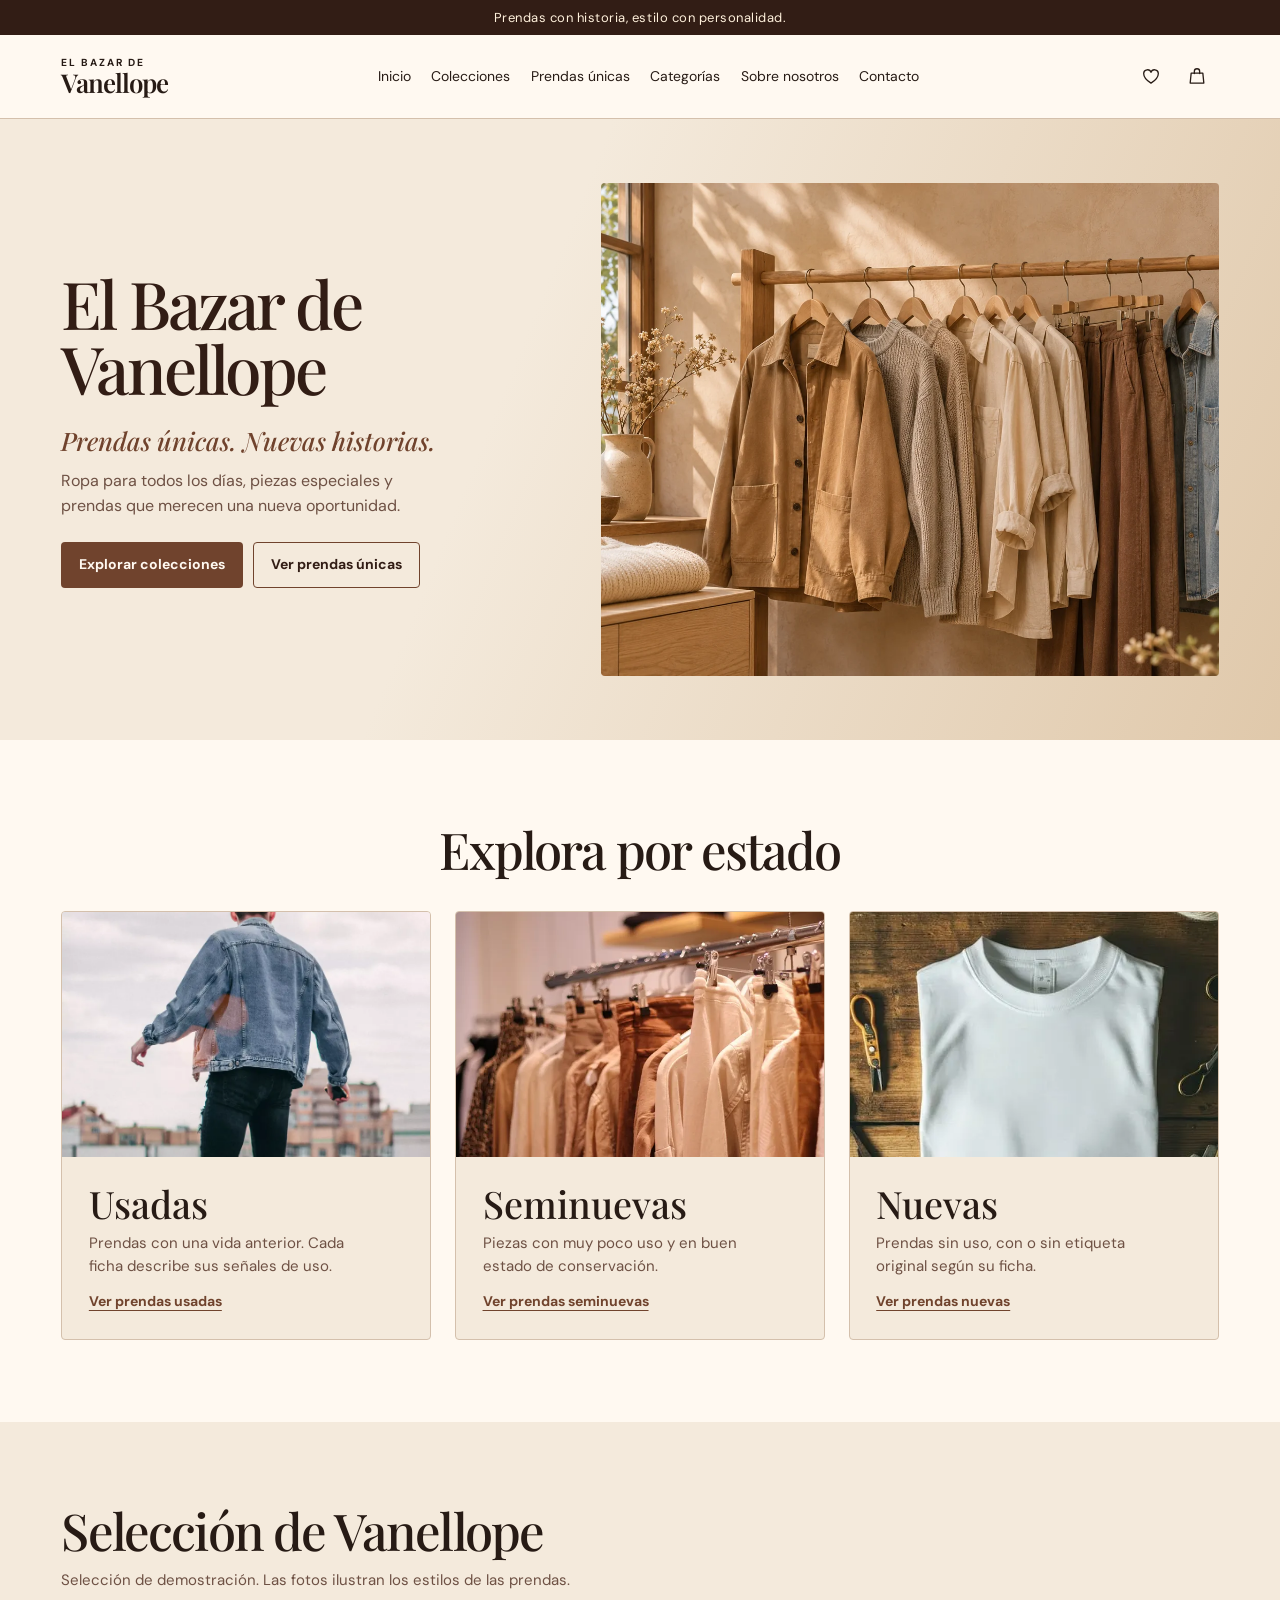
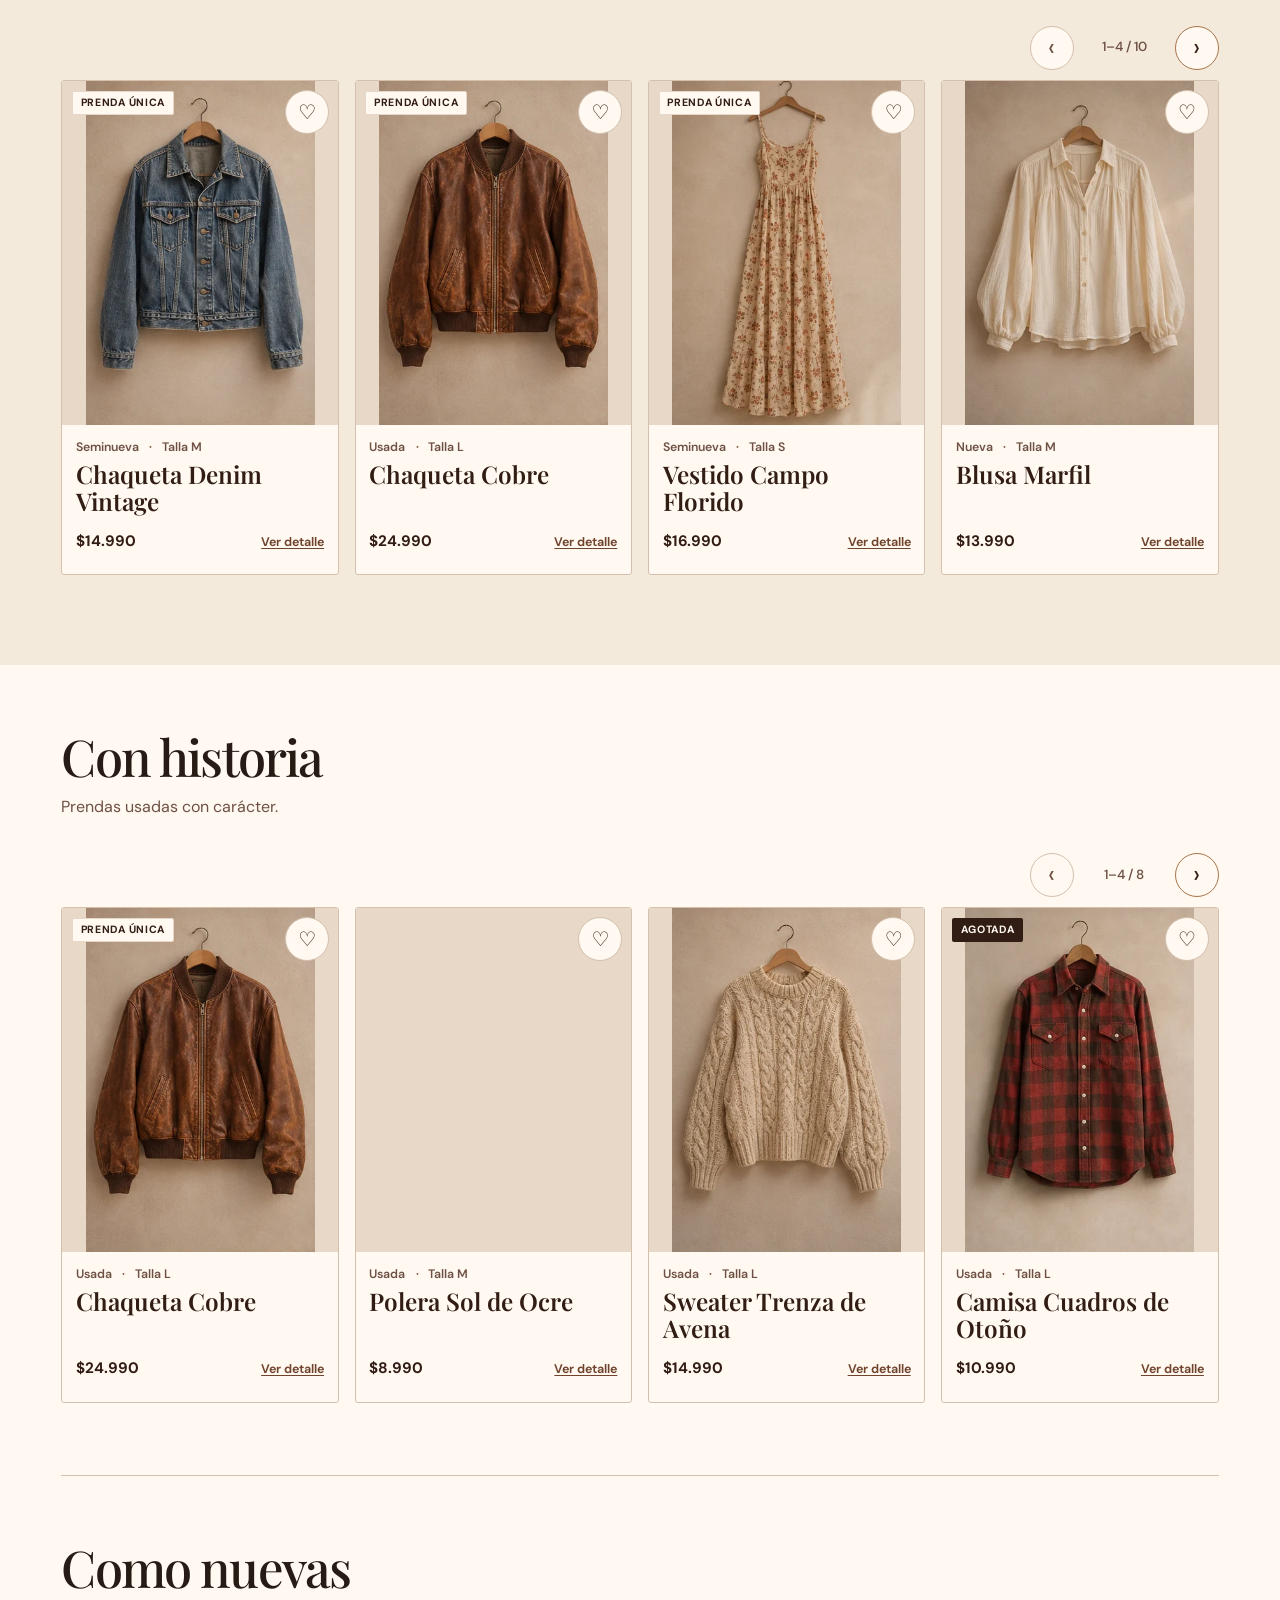
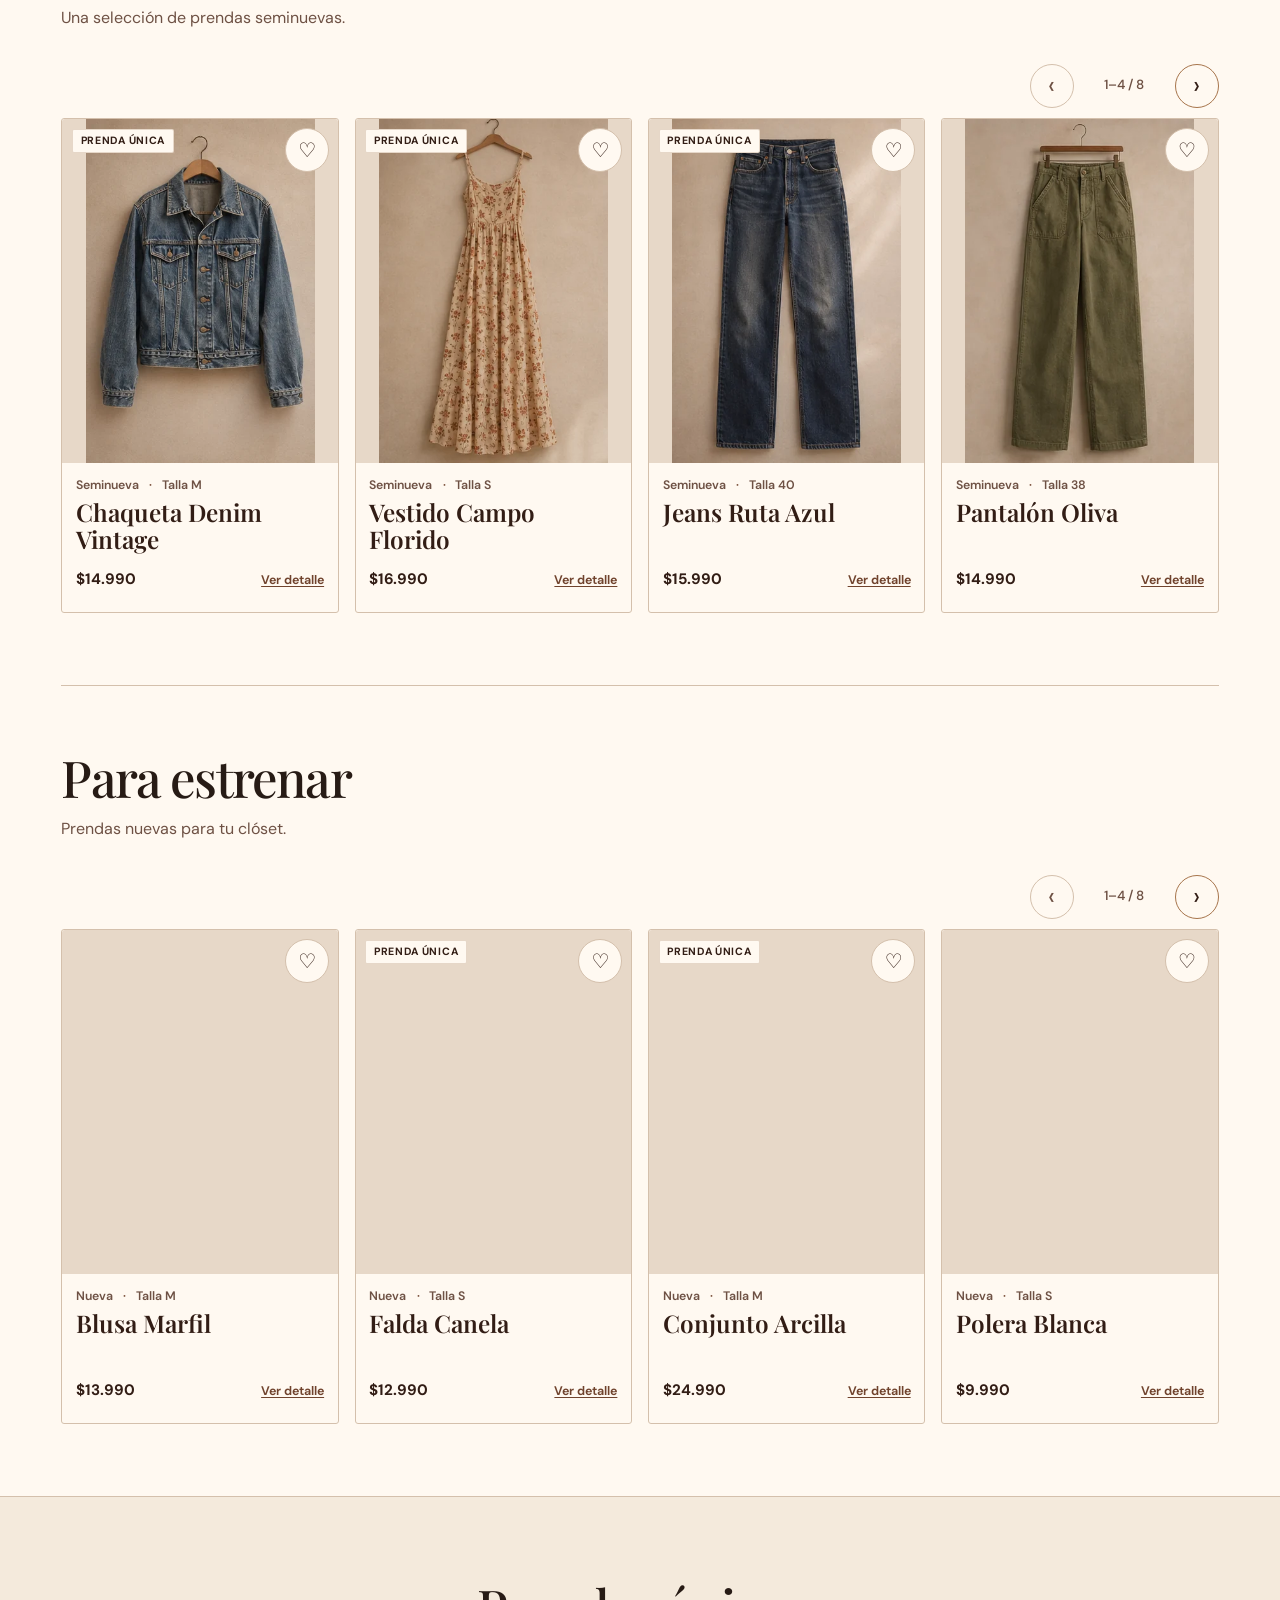
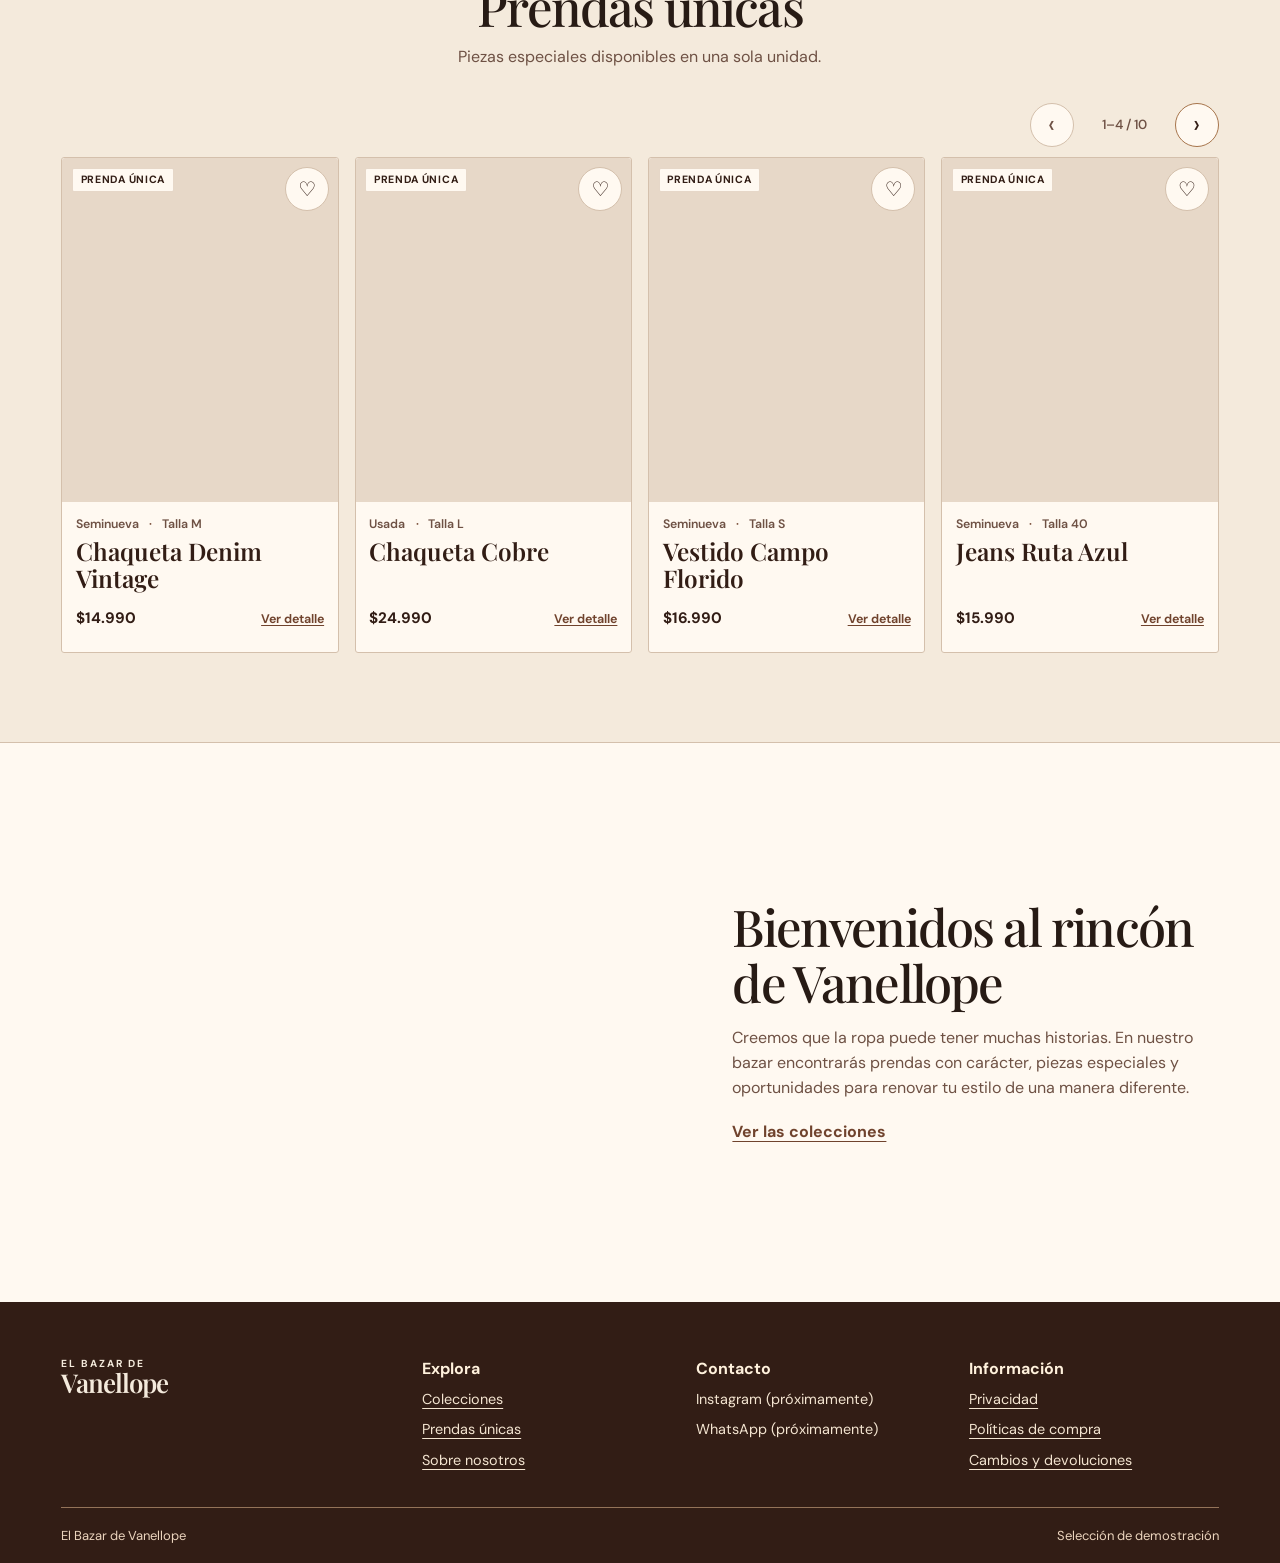
==== commit c4fdb53c: "Renovar El Bazar con una estética casual" ====
--- a/index.html
+++ b/index.html
@@ -3,7 +3,7 @@
 <head>
   <meta charset="utf-8">
   <meta name="viewport" content="width=device-width, initial-scale=1">
-  <meta name="description" content="Explora El Bazar de Vanellope, una boutique de ropa usada, seminueva y nueva con piezas de inspiración western vintage.">
+  <meta name="description" content="Explora las colecciones de ropa casual usada, seminueva y nueva de El Bazar de Vanellope.">
   <meta name="color-scheme" content="light">
   <meta name="referrer" content="strict-origin-when-cross-origin">
   <meta http-equiv="Content-Security-Policy" content="default-src 'none'; script-src 'self'; style-src 'self'; img-src 'self'; font-src 'self'; base-uri 'none'; form-action 'none'; object-src 'none'">
@@ -11,11 +11,11 @@
   <meta property="og:locale" content="es_CL">
   <meta property="og:site_name" content="El Bazar de Vanellope">
   <meta property="og:title" content="El Bazar de Vanellope | Prendas únicas. Nuevas historias.">
-  <meta property="og:description" content="Ropa con carácter, hallazgos vintage y prendas que merecen una nueva oportunidad.">
+  <meta property="og:description" content="Ropa casual para todos los días y piezas especiales que merecen una nueva oportunidad.">
   <meta property="og:image" content="assets/hero/hero.webp">
-  <meta property="og:image:alt" content="Interior cálido de una boutique de ropa de inspiración western">
-  <title>El Bazar de Vanellope | Ropa western vintage</title>
-  <link rel="icon" href="assets/logo/estrella.svg" type="image/svg+xml">
+  <meta property="og:image:alt" content="Perchero con prendas casuales en tonos camel y crema">
+  <title>El Bazar de Vanellope | Ropa casual</title>
+  <link rel="icon" href="assets/logo/vanellope.svg" type="image/svg+xml">
   <link rel="stylesheet" href="css/variables.css">
   <link rel="stylesheet" href="css/base.css">
   <link rel="stylesheet" href="css/components.css">
@@ -25,28 +25,24 @@
 </head>
 <body>
   <a class="skip-link" href="#contenido">Saltar al contenido</a>
-  <div class="announcement"><span aria-hidden="true">✦</span> Prendas con historia, estilo con personalidad. <span aria-hidden="true">✦</span></div>
+  <div class="announcement">Prendas con historia, estilo con personalidad.</div>
   <header class="site-header" id="inicio">
     <div class="header-inner">
       <button type="button" class="icon-button menu-button" data-menu aria-controls="site-nav" aria-expanded="false" aria-label="Menú">
         <svg viewBox="0 0 24 24" aria-hidden="true"><path d="M3 6h18M3 12h18M3 18h18"/></svg>
       </button>
       <a class="brand" href="#inicio" aria-label="El Bazar de Vanellope, inicio">
-        <img src="assets/logo/estrella.svg" width="34" height="34" alt="">
         <span><small>EL BAZAR DE</small><strong>Vanellope</strong></span>
       </a>
       <nav id="site-nav" class="site-nav" aria-label="Navegación principal">
         <a href="#inicio">Inicio</a>
-        <a href="#catalogo">Catálogo</a>
+        <a href="#colecciones">Colecciones</a>
         <a href="#unicas">Prendas únicas</a>
         <a href="#categorias">Categorías</a>
         <a href="#nosotros">Sobre nosotros</a>
         <a href="#contacto">Contacto</a>
       </nav>
       <div class="header-actions">
-        <button type="button" class="icon-button" data-open="search" aria-label="Buscar prendas">
-          <svg viewBox="0 0 24 24" aria-hidden="true"><circle cx="10.7" cy="10.7" r="6.6"/><path d="m16 16 4.4 4.4"/></svg>
-        </button>
         <button type="button" class="icon-button" data-open="favorites" aria-label="Favoritos">
           <svg viewBox="0 0 24 24" aria-hidden="true"><path d="M12 20.5S3.2 15 3.2 8.9a4.5 4.5 0 0 1 8.8-1.2 4.5 4.5 0 0 1 8.8 1.2c0 6.1-8.8 11.6-8.8 11.6Z"/></svg>
           <span class="header-count" data-count="favorites" aria-hidden="true" hidden>0</span>
@@ -61,42 +57,42 @@
 
   <main id="contenido" tabindex="-1">
     <section class="hero" aria-labelledby="hero-title">
-      <picture class="hero-media">
-        <source media="(max-width: 767px)" srcset="assets/hero/hero-movil.webp">
-        <img class="hero-photo" src="assets/hero/hero.webp" alt="" width="1536" height="1024" fetchpriority="high">
-      </picture>
-      <div class="hero-content wrap">
-        <img class="hero-star" src="assets/logo/estrella.svg" alt="" width="41" height="41">
-        <h1 id="hero-title">El Bazar de<br>Vanellope</h1>
-        <p class="hero-tagline">Prendas únicas. Nuevas historias.</p>
-        <p class="hero-description">Descubre ropa con personalidad, piezas especiales y pequeños tesoros que merecen una nueva oportunidad.</p>
-        <div class="hero-actions">
-          <a class="button button-light" href="#catalogo">Explorar catálogo</a>
-          <a class="button button-outline" href="#unicas">Descubrir prendas únicas</a>
+      <div class="hero-inner wrap">
+        <div class="hero-content">
+          <h1 id="hero-title">El Bazar de<br>Vanellope</h1>
+          <p class="hero-tagline">Prendas únicas. Nuevas historias.</p>
+          <p class="hero-description">Ropa para todos los días, piezas especiales y prendas que merecen una nueva oportunidad.</p>
+          <div class="hero-actions">
+            <a class="button button-primary" href="#colecciones">Explorar colecciones</a>
+            <a class="button button-outline" href="#unicas">Ver prendas únicas</a>
+          </div>
         </div>
+        <picture class="hero-media">
+          <source media="(max-width: 767px)" srcset="assets/hero/hero-movil.webp">
+          <img class="hero-photo" src="assets/hero/hero.webp" alt="Perchero con prendas casuales en tonos camel y crema" width="1440" height="960" fetchpriority="high">
+        </picture>
       </div>
     </section>
 
     <section class="wrap section conditions" id="categorias" aria-labelledby="conditions-title">
       <div class="section-heading centered">
-        <div class="ornament" aria-hidden="true">✦</div>
         <h2 id="conditions-title">Explora por estado</h2>
       </div>
       <div class="conditions-grid">
         <article class="condition-card">
-          <a class="condition-link" data-condition="Usada" href="#catalogo">
+          <a class="condition-link" href="#usadas">
             <img src="assets/categorias/usadas.webp" alt="" width="834" height="1250" loading="lazy" decoding="async">
             <div class="condition-copy"><h3>Usadas</h3><p>Prendas con una vida anterior. Cada ficha describe sus señales de uso.</p><span>Ver prendas usadas</span></div>
           </a>
         </article>
         <article class="condition-card">
-          <a class="condition-link" data-condition="Seminueva" href="#catalogo">
+          <a class="condition-link" href="#seminuevas">
             <img src="assets/categorias/seminuevas.webp" alt="" width="640" height="427" loading="lazy" decoding="async">
             <div class="condition-copy"><h3>Seminuevas</h3><p>Piezas con muy poco uso y en buen estado de conservación.</p><span>Ver prendas seminuevas</span></div>
           </a>
         </article>
         <article class="condition-card">
-          <a class="condition-link" data-condition="Nueva" href="#catalogo">
+          <a class="condition-link" href="#nuevas">
             <img src="assets/categorias/nuevas.webp" alt="" width="482" height="640" loading="lazy" decoding="async">
             <div class="condition-copy"><h3>Nuevas</h3><p>Prendas sin uso, con o sin etiqueta original según su ficha.</p><span>Ver prendas nuevas</span></div>
           </a>
@@ -104,26 +100,27 @@
       </div>
     </section>
 
-    <section class="band band-cream" aria-labelledby="featured-title">
+    <section class="band band-cream" id="colecciones" aria-labelledby="featured-title">
       <div class="wrap section">
         <div class="section-heading">
-          <h2 id="featured-title">Tesoros de Vanellope</h2>
-          <p class="demo-note">Catálogo de demostración. Las fotos ilustran los estilos de las prendas.</p>
+          <h2 id="featured-title">Selección de Vanellope</h2>
+          <p class="demo-note">Selección de demostración. Las fotos ilustran los estilos de las prendas.</p>
         </div>
-        <div data-carousel="featured" aria-label="Tesoros de Vanellope"></div>
+        <div data-carousel="featured" aria-label="Selección de Vanellope"></div>
+        <noscript><p>Activa JavaScript para explorar las prendas, guardar favoritos y preparar una consulta.</p></noscript>
       </div>
     </section>
 
     <div class="collection">
-      <section class="wrap section shelf" aria-labelledby="used-title">
+      <section class="wrap section shelf" id="usadas" aria-labelledby="used-title">
         <div class="section-heading"><h2 id="used-title">Con historia</h2><p>Prendas usadas con carácter.</p></div>
         <div data-carousel="Usada" aria-label="Con historia"></div>
       </section>
-      <section class="wrap section shelf" aria-labelledby="lightly-used-title">
+      <section class="wrap section shelf" id="seminuevas" aria-labelledby="lightly-used-title">
         <div class="section-heading"><h2 id="lightly-used-title">Como nuevas</h2><p>Una selección de prendas seminuevas.</p></div>
         <div data-carousel="Seminueva" aria-label="Como nuevas"></div>
       </section>
-      <section class="wrap section shelf" aria-labelledby="new-title">
+      <section class="wrap section shelf" id="nuevas" aria-labelledby="new-title">
         <div class="section-heading"><h2 id="new-title">Para estrenar</h2><p>Prendas nuevas para tu clóset.</p></div>
         <div data-carousel="Nueva" aria-label="Para estrenar"></div>
       </section>
@@ -132,32 +129,20 @@
     <section class="band band-cream unique-band" id="unicas" aria-labelledby="unique-title">
       <div class="wrap section">
         <div class="section-heading centered">
-          <div class="ornament" aria-hidden="true">✦</div>
-          <h2 id="unique-title">Una sola pieza. Una sola oportunidad.</h2>
-          <p>Hay prendas que no se repiten. Encuentra esa pieza especial antes de que comience una nueva historia.</p>
+          <h2 id="unique-title">Prendas únicas</h2>
+          <p>Piezas especiales disponibles en una sola unidad.</p>
         </div>
         <div data-carousel="unique" aria-label="Prendas únicas"></div>
-        <a class="text-link collection-link" data-unique href="#catalogo">Ver todas las prendas únicas</a>
       </div>
     </section>
 
-    <section class="wrap section catalog-section" id="catalogo" aria-labelledby="catalog-title">
-      <div class="section-heading">
-        <h2 id="catalog-title">Catálogo completo</h2>
-        <p class="demo-note">Prendas, precios y disponibilidad de demostración.</p>
-      </div>
-      <div data-catalog></div>
-      <noscript><p>Activa JavaScript para explorar el catálogo, guardar favoritos y preparar una consulta.</p></noscript>
-    </section>
-
-    <section class="band band-cream" id="nosotros" aria-labelledby="about-title">
+    <section id="nosotros" aria-labelledby="about-title">
       <div class="wrap section about">
-        <img src="assets/editorial/about.webp" alt="Perchero de prendas vintage con sombrero y pañuelo en un interior de madera" width="980" height="653" loading="lazy" decoding="async">
+        <img src="assets/editorial/about.webp" alt="Prendas casuales dobladas sobre una mesa de madera clara" width="980" height="653" loading="lazy" decoding="async">
         <div>
-          <div class="ornament solo" aria-hidden="true">✦</div>
           <h2 id="about-title">Bienvenidos al rincón de Vanellope</h2>
           <p>Creemos que la ropa puede tener muchas historias. En nuestro bazar encontrarás prendas con carácter, piezas especiales y oportunidades para renovar tu estilo de una manera diferente.</p>
-          <a class="text-link" href="#catalogo">Conoce el catálogo</a>
+          <a class="text-link" href="#colecciones">Ver las colecciones</a>
         </div>
       </div>
     </section>
@@ -167,13 +152,12 @@
     <div class="wrap footer-grid">
       <div>
         <a class="brand" href="#inicio" aria-label="El Bazar de Vanellope, inicio">
-          <img src="assets/logo/estrella.svg" width="38" height="38" alt="">
           <span><small>EL BAZAR DE</small><strong>Vanellope</strong></span>
         </a>
       </div>
       <nav aria-label="Enlaces rápidos">
         <h2>Explora</h2>
-        <a href="#catalogo">Catálogo</a>
+        <a href="#colecciones">Colecciones</a>
         <a href="#unicas">Prendas únicas</a>
         <a href="#nosotros">Sobre nosotros</a>
       </nav>
@@ -189,7 +173,7 @@
         <a href="privacidad.html#cambios">Cambios y devoluciones</a>
       </nav>
     </div>
-    <div class="wrap footer-bottom"><span>El Bazar de Vanellope</span><span>Catálogo de demostración</span></div>
+    <div class="wrap footer-bottom"><span>El Bazar de Vanellope</span><span>Selección de demostración</span></div>
   </footer>
 </body>
 </html>
--- a/css/components.css
+++ b/css/components.css
@@ -16,7 +16,6 @@
   display: flex;
   align-items: center;
   justify-content: center;
-  gap: .65rem;
   min-height: 2.2rem;
   padding: .4rem 1rem;
   background: var(--espresso);
@@ -25,7 +24,6 @@
   font-size: .8125rem;
   letter-spacing: .04em;
 }
-.announcement span { color: var(--sand); font-size: .65rem; }
 .site-header { background: var(--ivory); border-bottom: 1px solid var(--line); }
 .header-inner {
   width: min(100% - 2 * var(--gutter), 84rem);
@@ -36,8 +34,7 @@
   gap: clamp(.5rem, 2vw, 2rem);
   min-height: 5.15rem;
 }
-.brand { display: inline-flex; align-items: center; gap: .6rem; width: max-content; color: inherit; text-decoration: none; }
-.brand img { flex: none; }
+.brand { display: inline-flex; align-items: center; width: max-content; color: inherit; text-decoration: none; }
 .brand span { display: grid; }
 .brand small {
   font-size: .64rem;
@@ -89,28 +86,38 @@
 .menu-button { display: none; }
 
 .hero {
-  isolation: isolate;
+  background: linear-gradient(112deg, var(--cream) 40%, var(--sand) 135%);
+  color: var(--espresso);
+}
+.hero-inner {
   display: grid;
+  grid-template-columns: minmax(0, .88fr) minmax(0, 1.12fr);
   align-items: center;
-  position: relative;
-  min-height: clamp(33rem, 44vw, 43rem);
-  background: var(--espresso);
-  color: var(--ivory);
+  gap: clamp(1.75rem, 4.3vw, 4.5rem);
+  padding-block: clamp(2.4rem, 5vw, 5rem);
 }
-.hero-media, .hero::after { position: absolute; inset: 0; width: 100%; height: 100%; z-index: -1; }
-.hero-photo { width: 100%; height: 100%; object-fit: cover; object-position: center 52%; }
-.hero::after { content: ''; background: linear-gradient(90deg, #24130fee 0%, #2d1912c9 36%, #2d191260 63%, #2d191210 100%); }
-.hero-content { padding-block: 3.65rem 4.2rem; animation: hero-in .6s ease-out both; }
-.hero-star { margin-bottom: 1rem; }
+.hero-content { animation: hero-in .6s ease-out both; }
+.hero-media {
+  display: block;
+  width: 100%;
+  aspect-ratio: 5 / 4;
+  overflow: hidden;
+  border-radius: var(--radius);
+  background: var(--sand);
+}
+.hero-photo { width: 100%; height: 100%; object-fit: cover; }
 .hero h1 {
-  color: #fff4e5;
-  font-size: clamp(3.35rem, 2.32rem + 4.38vw, 7rem);
-  line-height: .94;
-  letter-spacing: -.05em;
+  font-size: clamp(2.75rem, 1.4rem + 3.4vw, 5.9rem);
+  line-height: .99;
+  letter-spacing: -.045em;
 }
-.hero-tagline { margin-top: 1.6rem; color: #f3d6ae; font: italic 500 clamp(1.3rem, 1.04rem + .8vw, 2rem)/1.25 var(--serif); }
-.hero-description { max-width: 30rem; margin-top: .85rem; color: #f9e9d6; }
-.hero-actions { display: flex; flex-wrap: wrap; gap: .65rem; margin-top: 1.65rem; }
+.hero-tagline {
+  margin-top: clamp(.85rem, 2vw, 1.5rem);
+  color: var(--leather);
+  font: italic 500 clamp(1.25rem, 1.03rem + .7vw, 1.8rem)/1.25 var(--serif);
+}
+.hero-description { max-width: 32ch; margin-top: .75rem; color: var(--muted); }
+.hero-actions { display: flex; flex-wrap: wrap; gap: .65rem; margin-top: 1.45rem; }
 @keyframes hero-in {
   from { opacity: 0; transform: translateY(.4rem); }
   to { opacity: 1; transform: translateY(0); }
@@ -130,59 +137,37 @@
   text-decoration: none;
   transition: color .18s, border-color .18s, background .18s;
 }
-.button-light { background: var(--cream); color: var(--espresso); }
-.button-light:hover { background: #fff5e4; }
-.button-outline { background: #34201980; color: var(--ivory); border-color: #e5cba9; }
-.button-outline:hover { background: var(--leather); }
-.hero :focus-visible, .site-footer :focus-visible { outline-color: #f2d5aa; }
+.button-primary { background: var(--leather); color: var(--ivory); }
+.button-primary:hover { background: var(--espresso); }
+.button-outline { color: var(--espresso); border-color: var(--leather); }
+.button-outline:hover { background: var(--ivory); }
+.site-footer :focus-visible { outline-color: var(--sand); }
 
 .section-heading { margin-bottom: clamp(1.15rem, 2.6vw, 2.4rem); }
 .section-heading p, .about p { max-width: 41rem; margin-top: .65rem; color: var(--muted); }
 .section-heading .demo-note { font-size: .9375rem; }
 .centered { text-align: center; }
 .centered p { margin-inline: auto; }
-.ornament {
-  display: flex;
-  align-items: center;
-  justify-content: center;
-  gap: .7rem;
-  margin-bottom: .6rem;
-  color: var(--leather);
+.conditions-grid { display: grid; grid-template-columns: repeat(3, minmax(0, 1fr)); gap: clamp(.75rem, 2vw, 1.5rem); }
+.condition-card { border: 1px solid var(--line); border-radius: var(--radius); background: var(--cream); }
+.condition-link { display: flex; height: 100%; flex-direction: column; border-radius: inherit; text-decoration: none; }
+.condition-link img {
+  width: 100%;
+  height: auto;
+  aspect-ratio: 3 / 2;
+  object-fit: cover;
+  object-position: center 37%;
+  border-radius: calc(var(--radius) - 1px) calc(var(--radius) - 1px) 0 0;
 }
-.ornament::before, .ornament::after { content: ''; width: 2.7rem; height: 1px; background: var(--line); }
-.ornament.solo { justify-content: start; }
-.ornament.solo::before { display: none; }
-
-.conditions-grid { display: grid; grid-template-columns: repeat(3, minmax(0, 1fr)); gap: clamp(.75rem, 2vw, 1.5rem); }
-.condition-card { overflow: hidden; border-radius: var(--radius); background: var(--espresso); }
-.condition-link {
-  position: relative;
-  isolation: isolate;
-  display: grid;
-  align-items: end;
-  min-height: clamp(17rem, 27vw, 25rem);
-  padding: clamp(1rem, 2.5vw, 2rem);
-  color: var(--ivory);
-  text-decoration: none;
-}
-.condition-link::after {
-  position: absolute;
-  inset: 0;
-  z-index: -1;
-  content: '';
-  background: linear-gradient(0deg, #24140ff7 0%, #2c1b15d9 35%, #2c1b1565 66%, #1c120c10 100%);
-}
-.condition-link img { position: absolute; inset: 0; z-index: -2; width: 100%; height: 100%; object-fit: cover; object-position: center 38%; transition: scale .25s ease; }
-.condition-link:hover img { scale: 1.025; }
-.condition-link:focus-visible { outline: 2px solid var(--ivory); outline-offset: -6px; }
+.condition-copy { display: flex; flex: 1; flex-direction: column; align-items: start; padding: clamp(1rem, 2.2vw, 1.65rem); }
 .condition-copy h3 { font-size: clamp(1.7rem, 1.28rem + 1.35vw, 2.55rem); }
-.condition-copy p { margin-top: .45rem; max-width: 26ch; font-size: .94rem; }
-.condition-copy span { display: inline-block; margin-top: .75rem; color: #f3d6ae; font-size: .875rem; font-weight: 700; text-decoration: underline; text-underline-offset: .27rem; }
+.condition-copy p { margin: .45rem 0 .8rem; max-width: 28ch; color: var(--muted); font-size: .94rem; }
+.condition-copy span { display: inline-block; margin-top: auto; color: var(--leather); font-size: .875rem; font-weight: 700; text-decoration: underline; text-underline-offset: .27rem; }
+.condition-link:hover .condition-copy span { color: var(--espresso); }
 
 .shelf + .shelf { border-top: 1px solid var(--line); }
 .shelf.section { padding-block: clamp(2.7rem, 5vw, 4.5rem); }
 .unique-band { border-block: 1px solid var(--line); }
-.collection-link { display: inline-block; margin-top: 1.2rem; }
 .about {
   display: grid;
   grid-template-columns: 1.1fr .9fr;
--- a/css/responsive.css
+++ b/css/responsive.css
@@ -15,26 +15,19 @@
 }
 
 @media (max-width: 47.99rem) {
-  .hero { min-height: 35rem; }
-  .hero-photo { object-position: 62% center; }
-  .hero::after { background: linear-gradient(90deg, #24130fe8, #2917118f 72%, #29171135), linear-gradient(0deg, #24130fb5, transparent 82%); }
-  .hero-content { padding-block: 3.15rem; }
-  .hero-description { max-width: 33ch; }
+  .hero-inner { grid-template-columns: minmax(0, 1fr); gap: 1.65rem; }
+  .hero-media { aspect-ratio: 4 / 3; }
+  .hero-description { max-width: 35ch; }
   .conditions-grid { grid-template-columns: 1fr; }
-  .condition-link { min-height: 17rem; }
-  .condition-link img { object-position: center 38%; }
   .about { grid-template-columns: 1fr; }
   .footer-grid { grid-template-columns: repeat(2, minmax(0, 1fr)); gap: 1.5rem .9rem; }
 }
 
 @media (max-width: 23.5rem) {
   .header-inner { width: calc(100% - .6rem); }
-  .header-inner .brand { gap: .22rem; }
-  .header-inner .brand img { width: 1.55rem; height: 1.55rem; }
   .header-inner .brand strong { font-size: 1.19rem; }
   .header-inner .brand small { font-size: .57rem; }
   .header-inner .icon-button { width: 2.6rem; }
-  .hero h1 { font-size: clamp(2.9rem, 13.8vw, 3.35rem); }
   .hero-actions .button { padding-inline: .65rem; }
 }
 
--- a/css/shop.css
+++ b/css/shop.css
@@ -1,4 +1,4 @@
-/* Storefront catalogue, product cards and purchase inquiry. */
+/* Collection carousels, product cards and purchase inquiry. */
 .shop-button {
   display: inline-flex;
   min-height: 44px;
@@ -277,12 +277,7 @@
   scroll-snap-align: start;
 }
 
-.catalog-form {
-  display: grid;
-  gap: .9rem;
-}
-
-.catalog-field {
+.shop-field {
   display: grid;
   width: 100%;
   min-width: 0;
@@ -293,7 +288,7 @@
   font-weight: 650;
 }
 
-.catalog-field :is(input, select, textarea) {
+.shop-order-message {
   width: 100%;
   min-height: 44px;
   margin: 0;
@@ -303,73 +298,9 @@
   background: var(--ivory);
   color: var(--ink);
   font: 450 1rem/1.4 var(--sans);
-}
-
-.catalog-field select {
-  appearance: none;
-  padding-inline-end: 1.8rem;
-  background-image: linear-gradient(45deg, transparent 50%, #70432d 50%), linear-gradient(135deg, #70432d 50%, transparent 50%);
-  background-position: calc(100% - 14px) 52%, calc(100% - 9px) 52%;
-  background-repeat: no-repeat;
-  background-size: 5px 5px;
-}
-
-.catalog-filters {
-  border: 1px solid var(--line);
-  border-radius: 3px;
-  background: var(--cream);
-}
-
-.catalog-filters summary {
-  min-height: 44px;
-  padding: .72rem 1rem;
-  color: var(--espresso);
-  font-size: .9rem;
-  font-weight: 700;
-  cursor: pointer;
-}
-
-.catalog-fields,
-.catalog-actions {
-  display: grid;
-  grid-template-columns: repeat(auto-fit, minmax(min(100%, 10.75rem), 1fr));
-  gap: .7rem;
-  padding: .1rem 1rem .9rem;
-}
-
-.catalog-actions {
-  grid-template-columns: 1fr;
-  align-items: center;
-}
-
-.catalog-actions .shop-button {
-  justify-self: start;
-}
-
-.catalog-checkbox {
-  display: flex;
-  min-height: 44px;
-  align-items: center;
-  gap: .4rem;
-  font-size: .9rem;
-  font-weight: 600;
-  cursor: pointer;
-}
-
-.catalog-checkbox input {
-  width: 1.15rem;
-  height: 1.15rem;
-  margin: 0;
-  accent-color: var(--espresso);
-}
-
-.catalog-count {
-  margin: 1.15rem 0 .6rem;
-  color: var(--muted);
-  font-size: .9rem;
-}
-
-.catalog-grid,
+  resize: vertical;
+}
+
 .shop-favorites-grid {
   display: grid;
   grid-template-columns: repeat(2, minmax(0, 1fr));
@@ -622,10 +553,6 @@
   gap: .5rem;
   color: var(--espresso);
   font-size: 1.12rem;
-}
-
-.shop-order-message {
-  resize: vertical;
 }
 
 .shop-toast {
@@ -649,10 +576,6 @@
 }
 
 @media (max-width: 22rem) {
-  .catalog-grid {
-    gap: .45rem;
-  }
-
   .product-badges {
     inset: .35rem 3.2rem auto .35rem;
   }
@@ -696,13 +619,8 @@
     gap: .85rem;
   }
 
-  .catalog-grid,
   .shop-favorites-grid {
     gap: .85rem;
-  }
-
-  .catalog-actions {
-    grid-template-columns: 1fr auto;
   }
 }
 
@@ -725,11 +643,9 @@
     grid-column: auto;
   }
 
-  .shop-favorites-grid,
-  .catalog-grid {
+  .shop-favorites-grid {
     grid-template-columns: repeat(3, minmax(0, 1fr));
   }
-
 }
 
 @media (min-width: 64rem) {
@@ -737,12 +653,6 @@
     grid-auto-columns: calc((100% - 3rem) / 4);
     gap: 1rem;
   }
-
-  .catalog-grid {
-    grid-template-columns: repeat(4, minmax(0, 1fr));
-    gap: 1rem;
-  }
-
 }
 
 @media (prefers-reduced-motion: reduce) {
